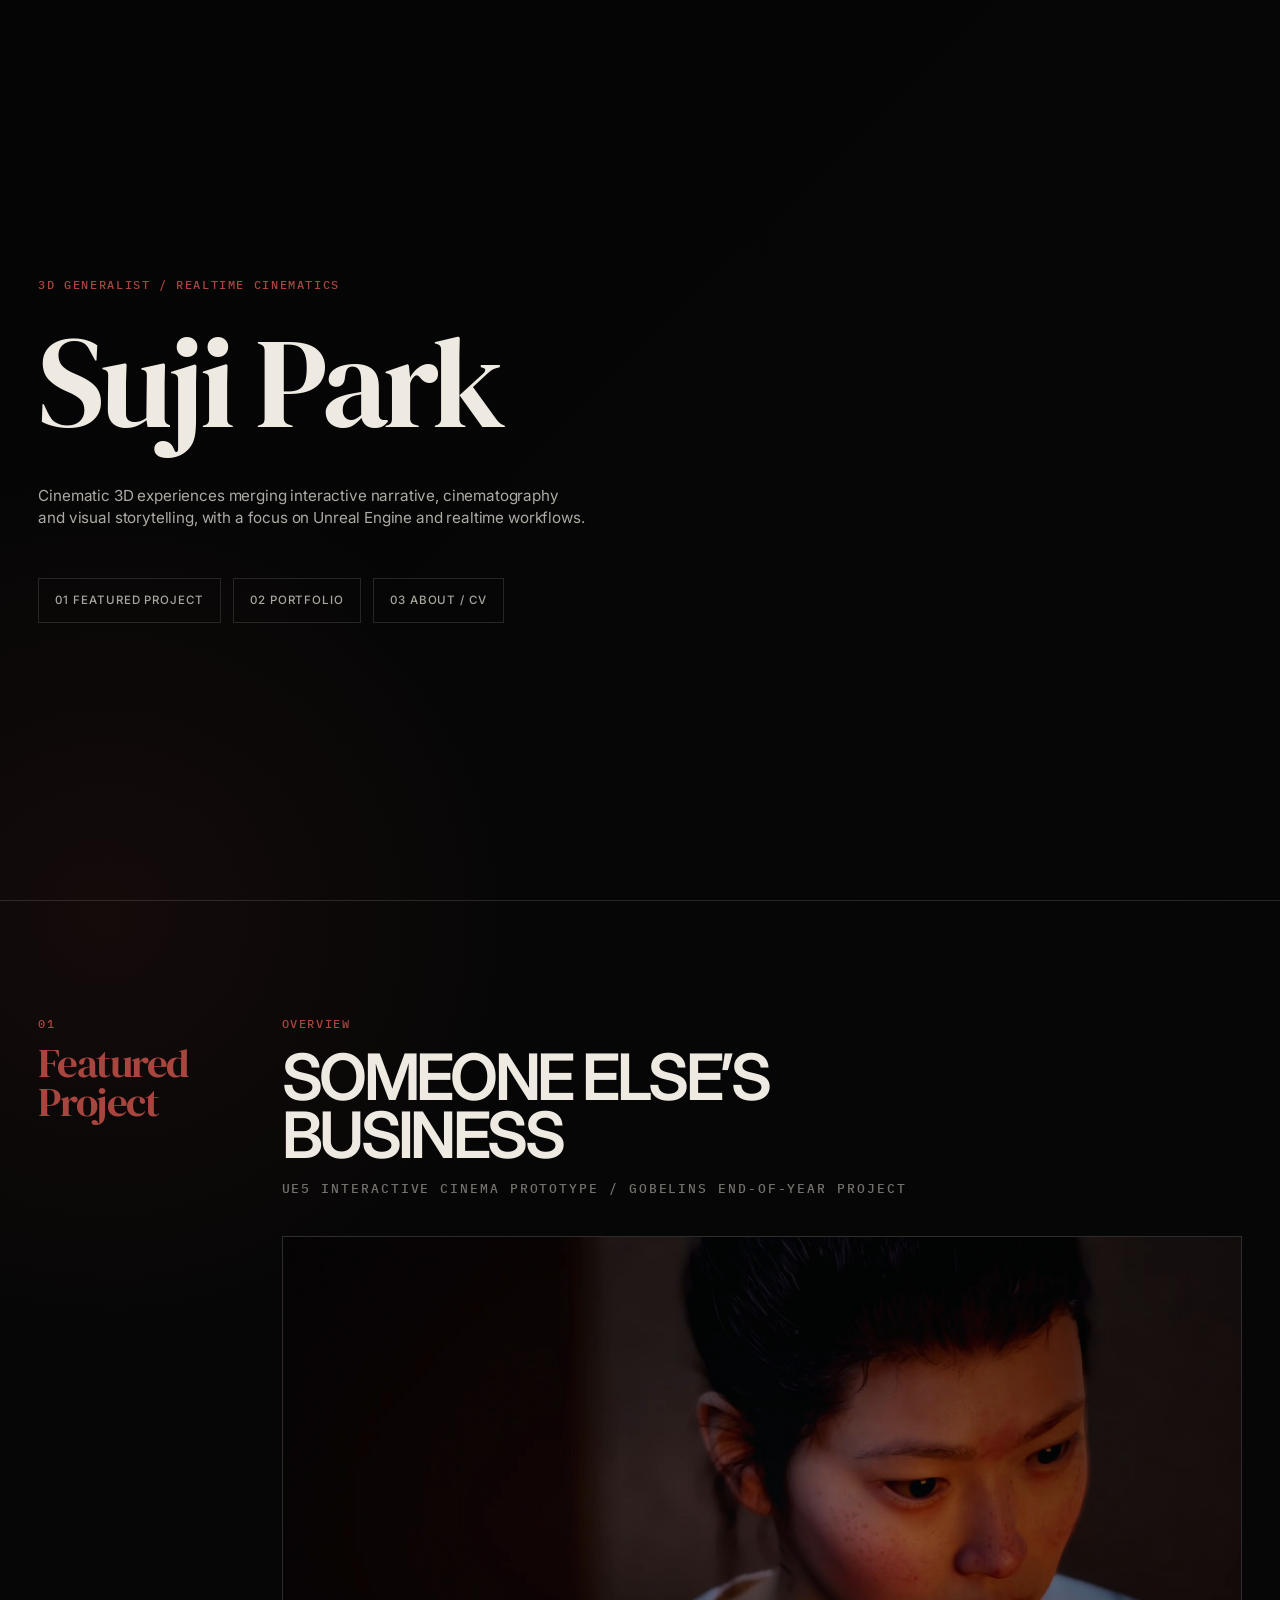
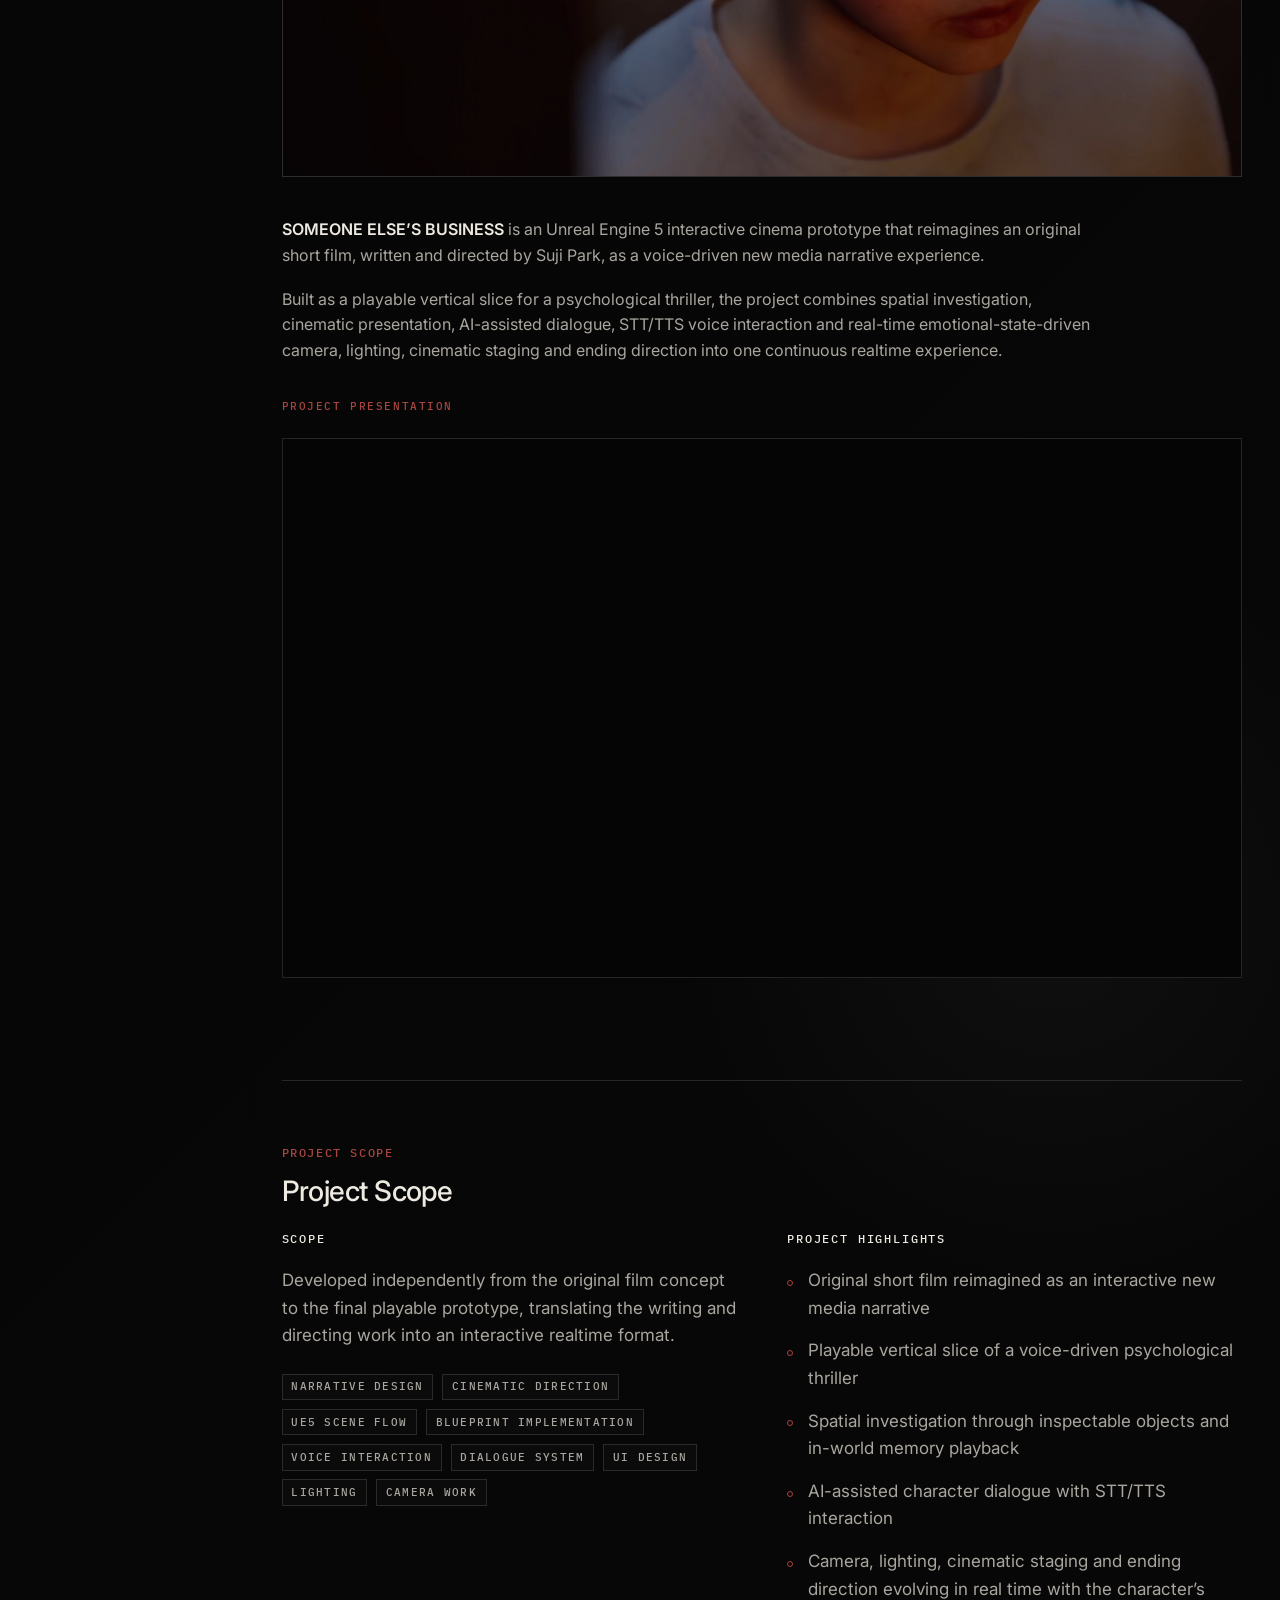
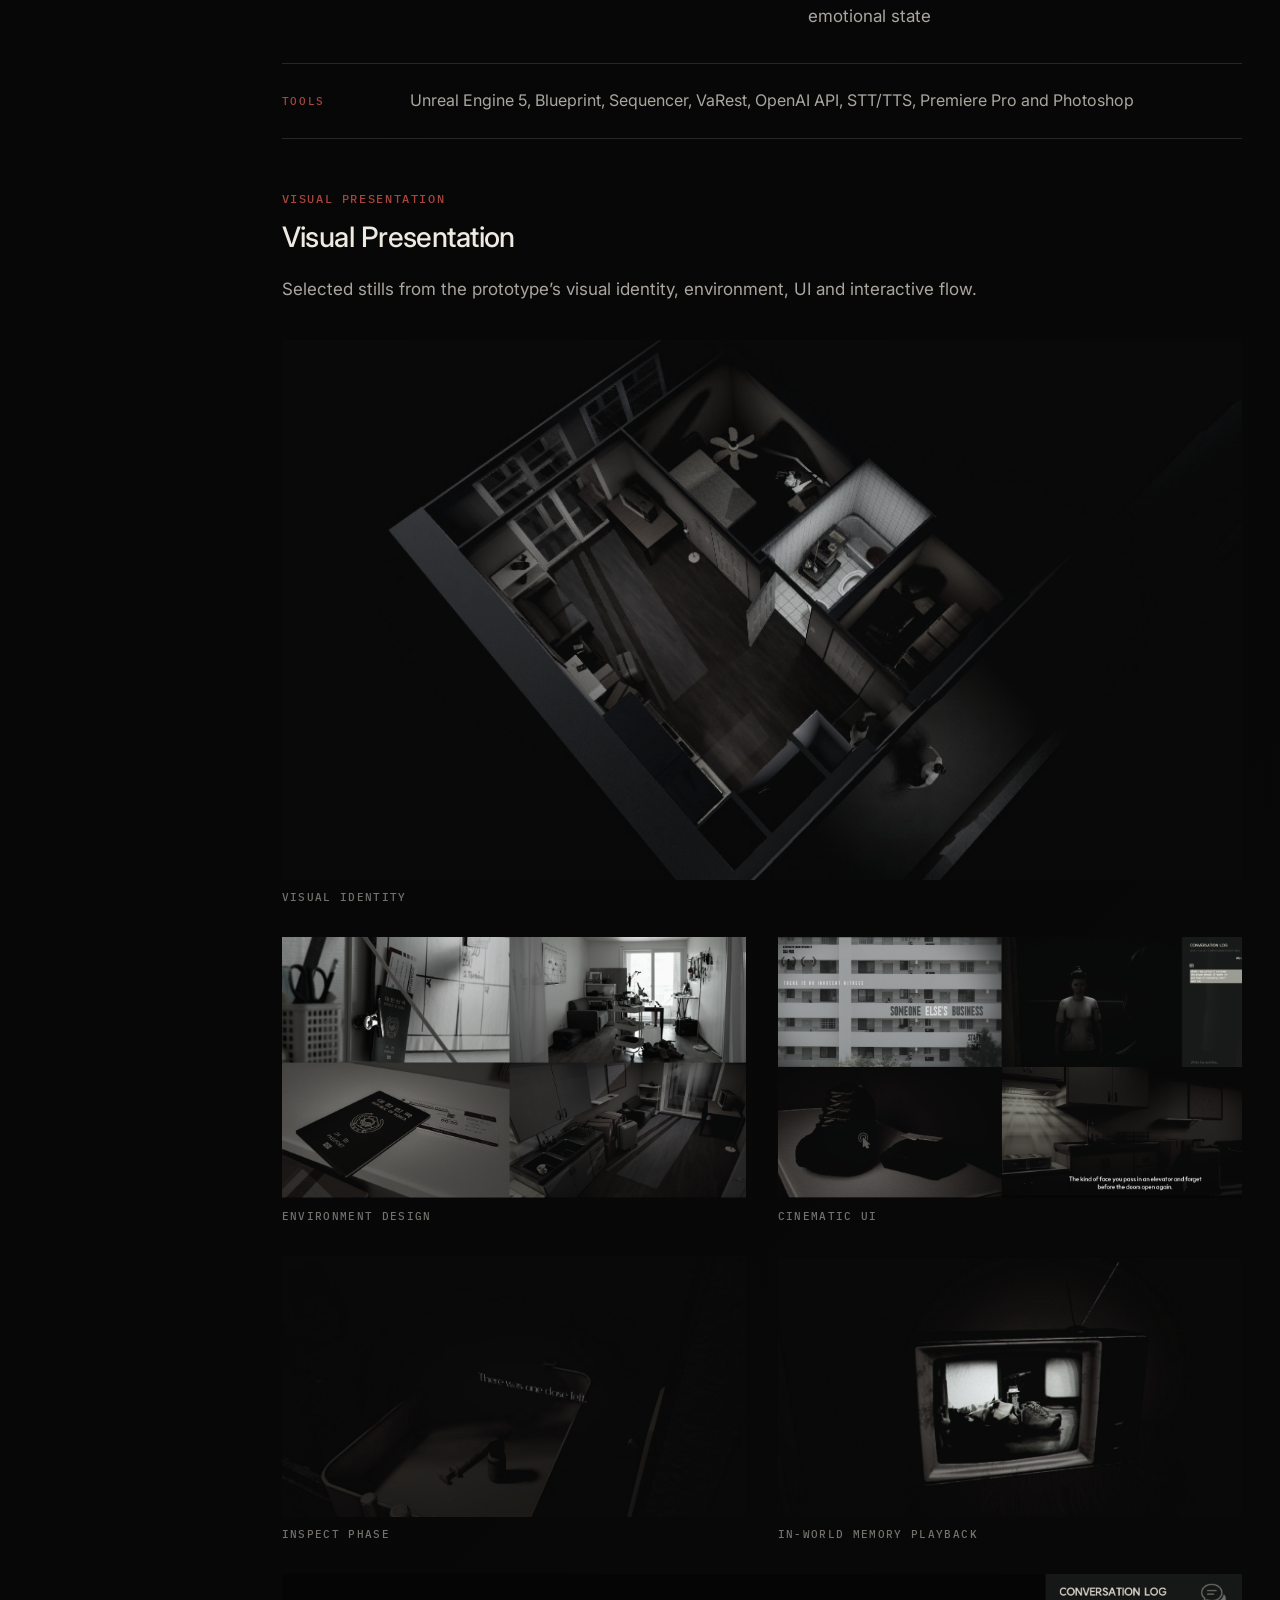
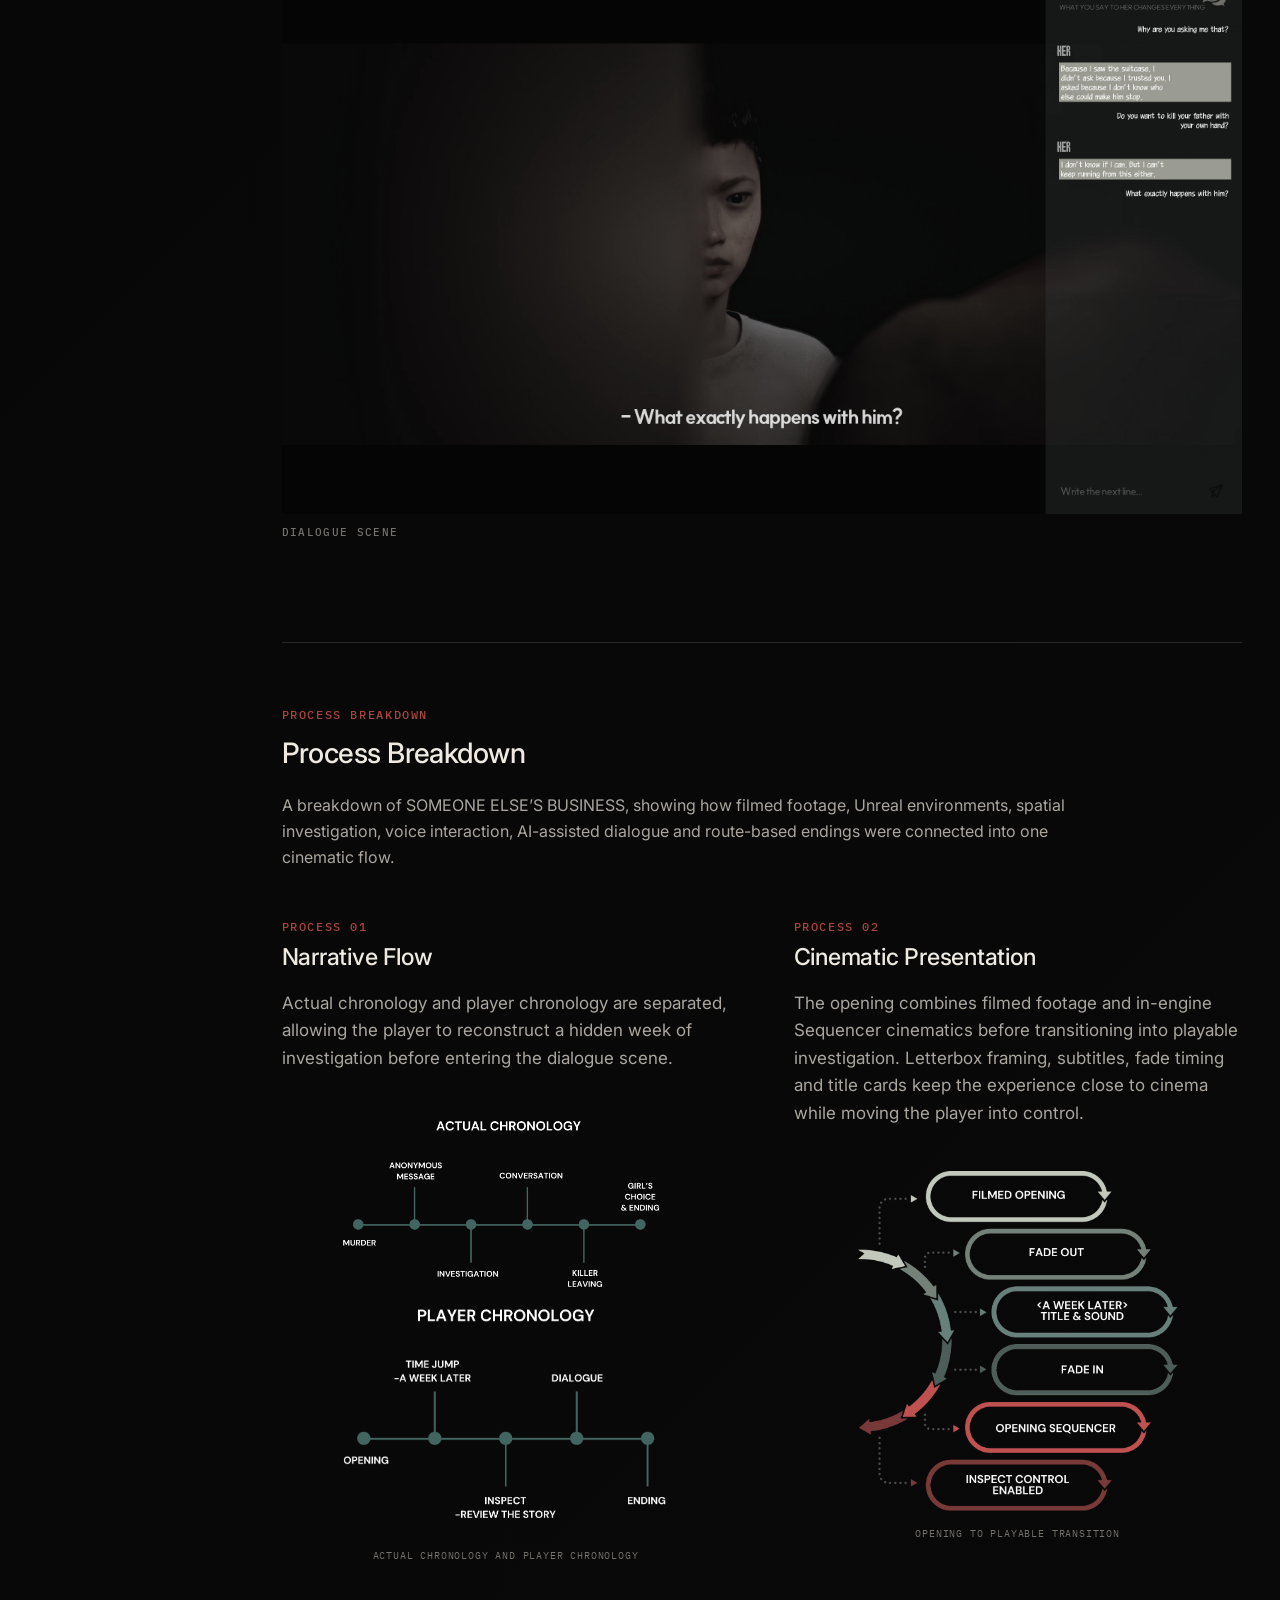
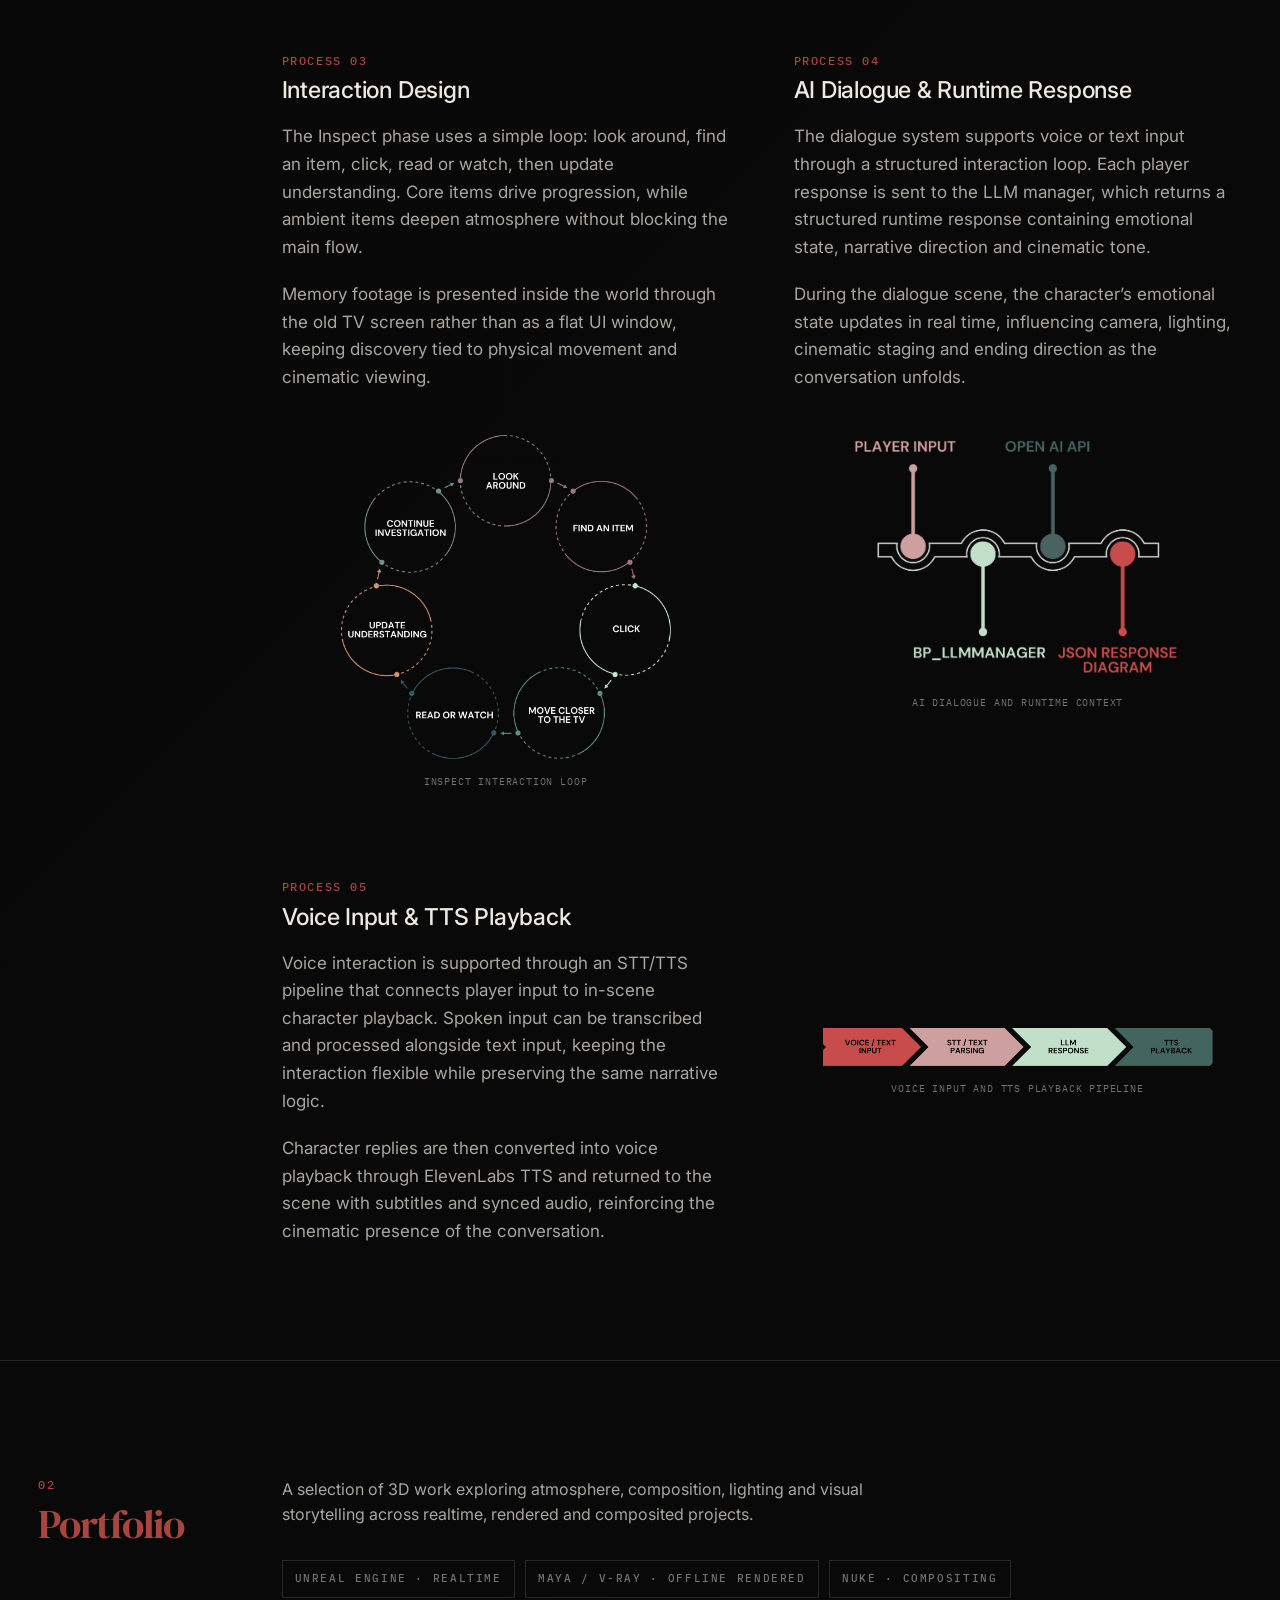
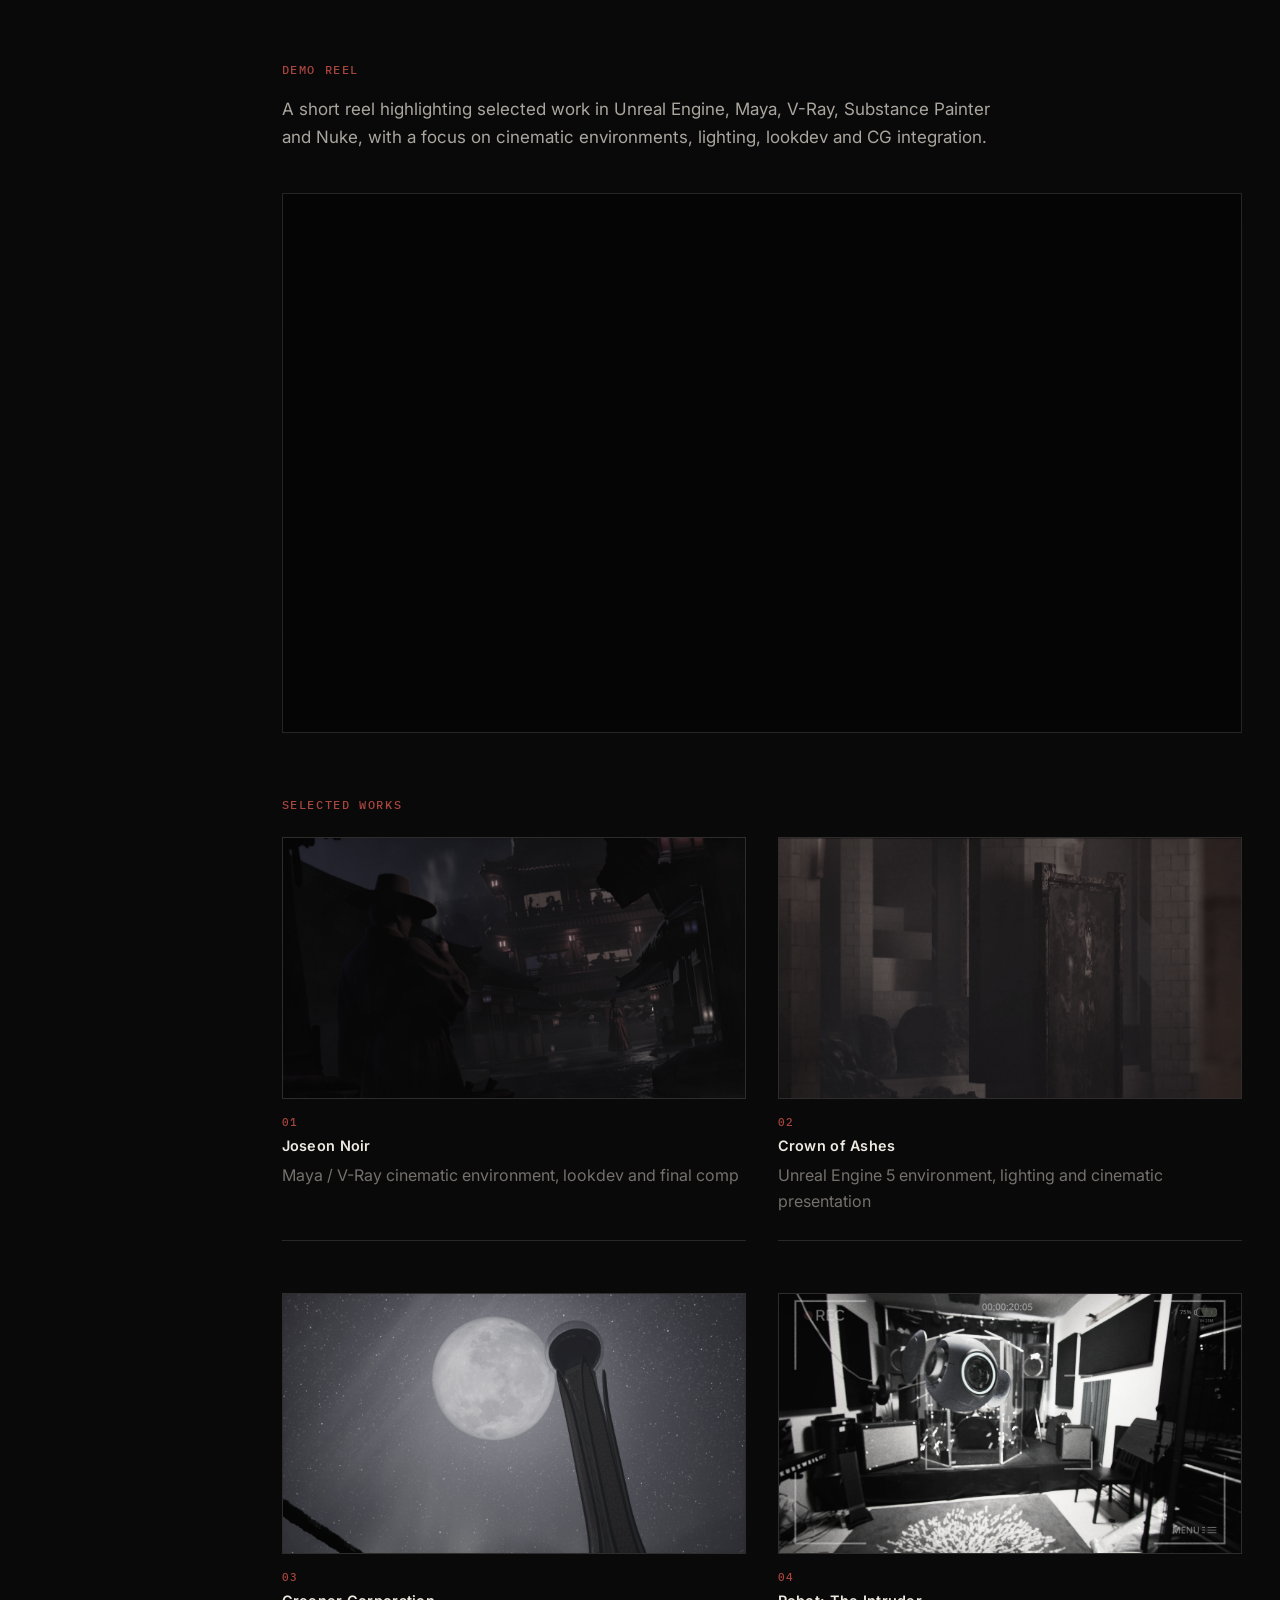
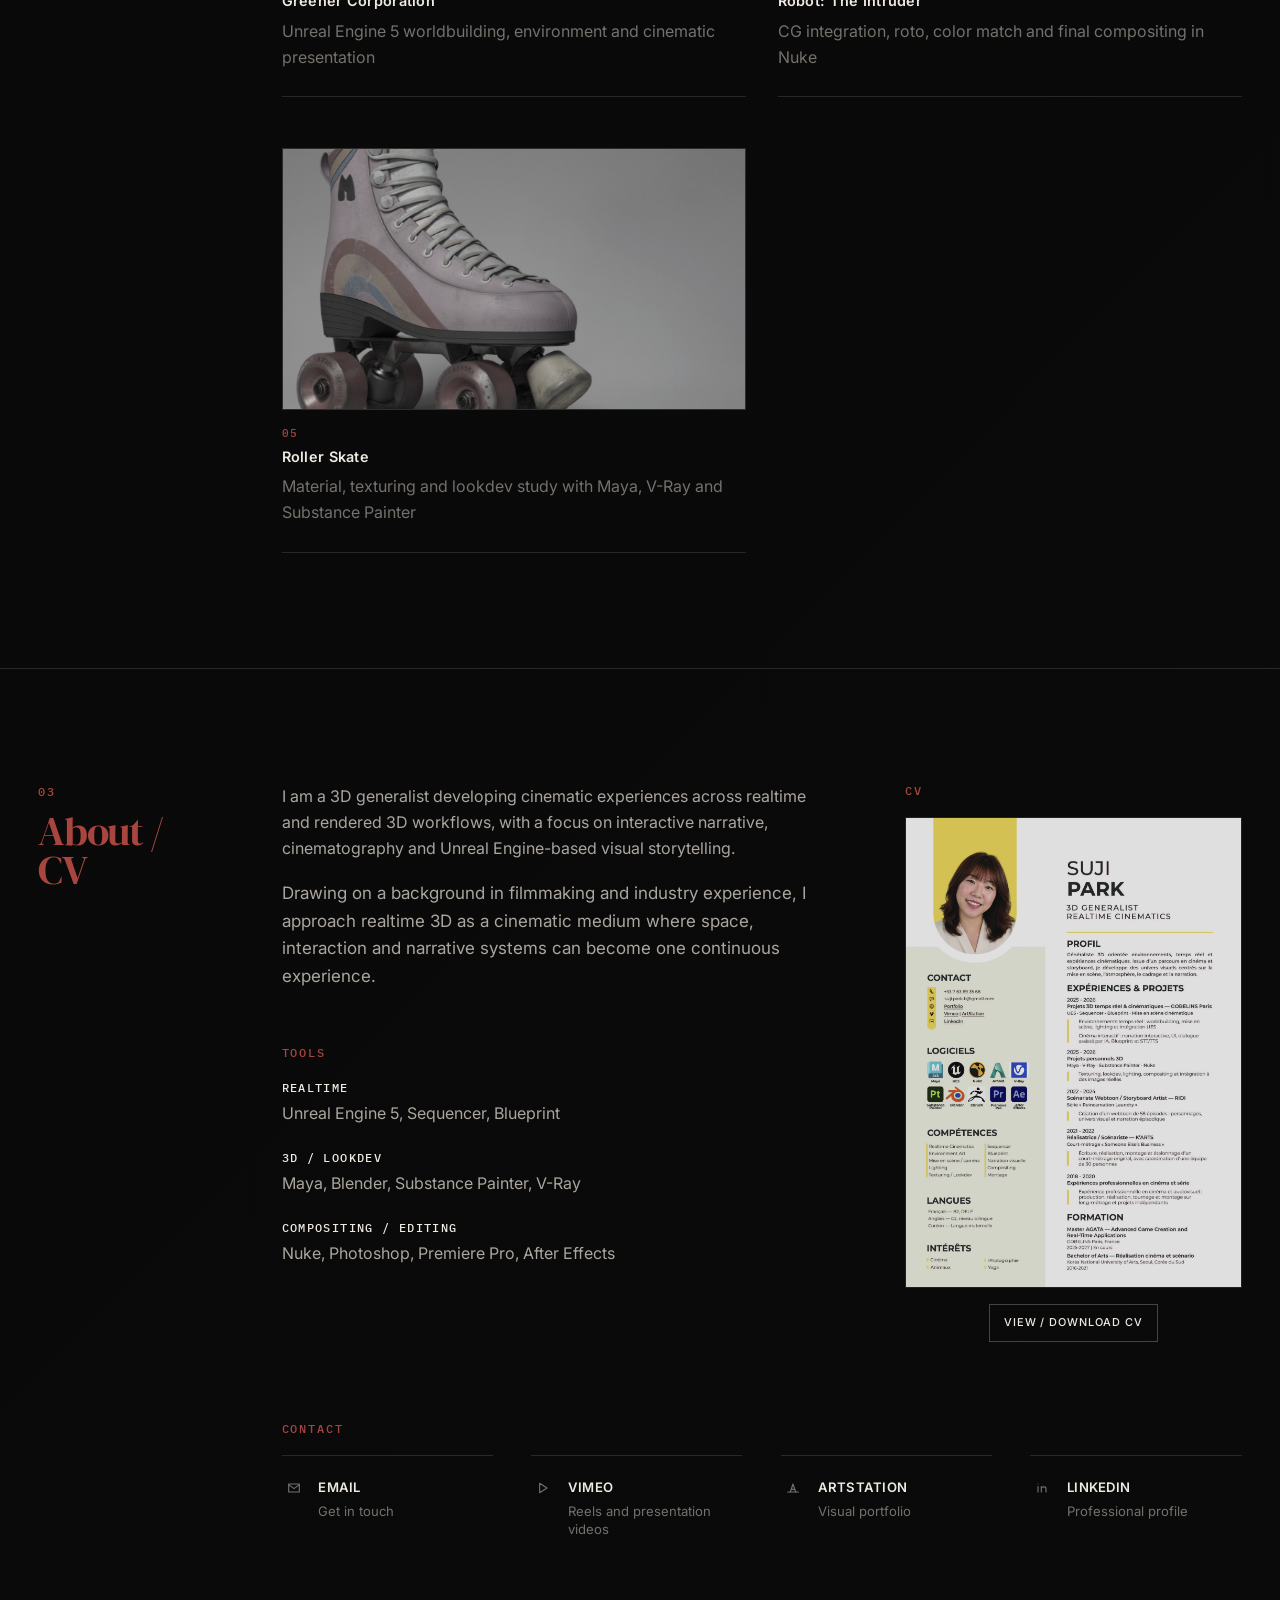
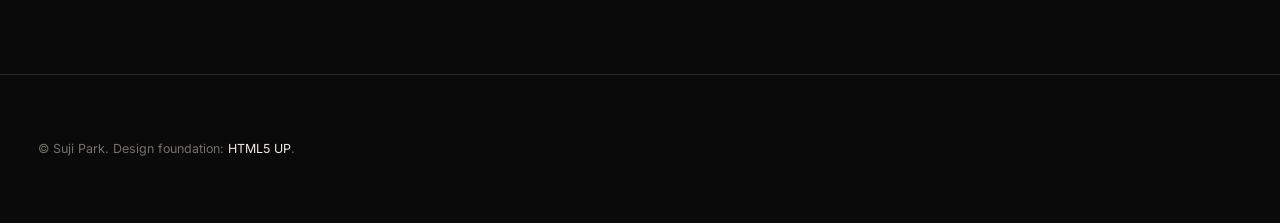
==== redesign/index.html @ 55e738ce "Save redesign before deployment" ====
<!DOCTYPE HTML>
<!--
	Paradigm Shift by HTML5 UP
	html5up.net | @ajlkn
	Free for personal and commercial use under the CCA 3.0 license (html5up.net/license)

	Portfolio migration for Suji Park.
-->
<html lang="en">
	<head>
		<title>Suji Park | 3D Generalist / Realtime Cinematics</title>
		<meta charset="utf-8" />
		<meta name="viewport" content="width=device-width, initial-scale=1" />
		<meta name="description" content="The visual portfolio of Suji Park, a 3D generalist and realtime cinematic artist working in Unreal Engine 5." />
		<meta name="theme-color" content="#080808" />
		<link rel="stylesheet" href="assets/css/main.css" />
	</head>
	<body>
		<a class="skip-link" href="#featured-project">Skip to portfolio content</a>

		<div id="wrapper">
			<header class="intro" id="top">
				<div class="intro__inner">
					<p class="eyebrow">3D Generalist / Realtime Cinematics</p>
					<h1>Suji Park</h1>
					<p class="intro__text">
						<span>Cinematic 3D experiences merging interactive narrative, cinematography</span>
						<span>and visual storytelling, with a focus on Unreal Engine and realtime workflows.</span>
					</p>
					<nav class="site-nav" aria-label="Portfolio sections">
						<a href="#featured-project">01 Featured Project</a>
						<a href="#portfolio">02 Portfolio</a>
						<a href="#about">03 About / CV</a>
					</nav>
				</div>
			</header>

			<main id="main">
				<section class="section" id="featured-project" data-section>
					<header class="section__header">
						<p class="section-number">01</p>
						<h2>Featured Project</h2>
					</header>

					<div class="content">
						<section class="project-block project-block--first" aria-labelledby="project-overview-title">
							<p class="block-label">Overview</p>
							<div class="project-heading">
								<h3 class="project-title" id="project-overview-title">SOMEONE ELSE’S<br />BUSINESS</h3>
								<p>UE5 Interactive Cinema Prototype / GOBELINS End-of-Year Project</p>
							</div>

							<figure class="media-frame media-frame--wide">
								<img src="../images/seb_video_cover.jpg" alt="Presentation cover for SOMEONE ELSE’S BUSINESS" />
							</figure>

							<div class="lead project-overview-copy">
								<p><strong>SOMEONE ELSE’S BUSINESS</strong> is an Unreal Engine 5 interactive cinema prototype that reimagines an original short film, written and directed by Suji Park, as a voice-driven new media narrative experience.</p>
								<p>Built as a playable vertical slice for a psychological thriller, the project combines spatial investigation, cinematic presentation, AI-assisted dialogue, STT/TTS voice interaction and real-time emotional-state-driven camera, lighting, cinematic staging and ending direction into one continuous realtime experience.</p>
							</div>

							<div class="project-video-block">
								<p class="project-video-kicker">PROJECT PRESENTATION</p>
								<div class="video-embed" aria-label="SOMEONE ELSE’S BUSINESS presentation video">
									<iframe
										src="https://player.vimeo.com/video/1209250280?h=0&title=0&byline=0&portrait=0"
										frameborder="0"
										allow="autoplay; fullscreen; picture-in-picture"
										allowfullscreen
										title="SOMEONE ELSE’S BUSINESS — Interactive Cinema Prototype">
									</iframe>
								</div>
							</div>
						</section>

						<section class="project-block" aria-labelledby="project-scope-title">
							<p class="block-label">Project Scope</p>
							<h3 class="block-heading" id="project-scope-title">Project Scope</h3>

							<div class="scope-grid">
								<div>
									<h4>Scope</h4>
									<p>Developed independently from the original film concept to the final playable prototype, translating the writing and directing work into an interactive realtime format.</p>
									<div class="scope-tags" aria-label="Core contributions">
										<span>Narrative Design</span>
										<span>Cinematic Direction</span>
										<span>UE5 Scene Flow</span>
										<span>Blueprint Implementation</span>
										<span>Voice Interaction</span>
										<span>Dialogue System</span>
										<span>UI Design</span>
										<span>Lighting</span>
										<span>Camera Work</span>
									</div>
								</div>

								<div>
									<h4>Project Highlights</h4>
									<ul class="highlights">
										<li>Original short film reimagined as an interactive new media narrative</li>
										<li>Playable vertical slice of a voice-driven psychological thriller</li>
										<li>Spatial investigation through inspectable objects and in-world memory playback</li>
										<li>AI-assisted character dialogue with STT/TTS interaction</li>
										<li>Camera, lighting, cinematic staging and ending direction evolving in real time with the character’s emotional state</li>
									</ul>
								</div>
							</div>

							<div class="project-tools">
								<span>Tools</span>
								<p>Unreal Engine 5, Blueprint, Sequencer, VaRest, OpenAI API, STT/TTS, Premiere Pro and Photoshop</p>
							</div>
						</section>

						<section class="project-block project-block--visual" aria-labelledby="visual-presentation-title">
							<p class="block-label">Visual Presentation</p>
							<h3 class="block-heading" id="visual-presentation-title">Visual Presentation</h3>
							<p class="text-width">Selected stills from the prototype’s visual identity, environment, UI and interactive flow.</p>

							<div class="visual-grid">
								<figure class="media-frame media-frame--wide visual-card visual-grid__wide">
									<img src="../images/seb_visual_identity.jpg" alt="Visual identity still from SOMEONE ELSE’S BUSINESS" />
									<figcaption>Visual Identity</figcaption>
								</figure>
								<figure class="media-frame visual-card">
									<img src="../images/seb_environment.jpg" alt="Environment design still from SOMEONE ELSE’S BUSINESS" />
									<figcaption>Environment Design</figcaption>
								</figure>
								<figure class="media-frame visual-card">
									<img src="../images/seb_ui_design.jpg" alt="Cinematic UI still from SOMEONE ELSE’S BUSINESS" />
									<figcaption>Cinematic UI</figcaption>
								</figure>
								<figure class="media-frame visual-card">
									<img src="../images/seb_inspect_phase.jpg" alt="Inspect phase still from SOMEONE ELSE’S BUSINESS" />
									<figcaption>Inspect Phase</figcaption>
								</figure>
								<figure class="media-frame visual-card">
									<img src="../images/seb_memory_playback.jpg" alt="In-world memory playback still from SOMEONE ELSE’S BUSINESS" />
									<figcaption>In-World Memory Playback</figcaption>
								</figure>
								<figure class="media-frame media-frame--wide visual-card visual-grid__wide">
									<img src="../images/seb_dialogue_scene.jpg" alt="Dialogue scene still from SOMEONE ELSE’S BUSINESS" />
									<figcaption>Dialogue Scene</figcaption>
								</figure>
							</div>
						</section>

						<section class="project-block process-breakdown" aria-labelledby="process-breakdown-title">
							<p class="block-label">Process Breakdown</p>
							<h3 class="block-heading" id="process-breakdown-title">Process Breakdown</h3>
							<p class="lead">A breakdown of SOMEONE ELSE’S BUSINESS, showing how filmed footage, Unreal environments, spatial investigation, voice interaction, AI-assisted dialogue and route-based endings were connected into one cinematic flow.</p>

							<div class="process-grid">
								<section class="process-block">
									<div class="process-copy">
										<span class="process-kicker">Process 01</span>
										<h3>Narrative Flow</h3>
										<p>Actual chronology and player chronology are separated, allowing the player to reconstruct a hidden week of investigation before entering the dialogue scene.</p>
									</div>
									<figure class="process-diagram process-diagram--standard process-diagram--stacked">
										<div class="process-diagram__media">
											<img src="../images/seb_actual_chronology.jpg" alt="Actual chronology of the narrative" />
											<img src="../images/seb_player_chronology.jpg" alt="Player chronology experienced by the player" />
										</div>
										<figcaption>Actual chronology and player chronology</figcaption>
									</figure>
								</section>

								<section class="process-block">
									<div class="process-copy">
										<span class="process-kicker">Process 02</span>
										<h3>Cinematic Presentation</h3>
										<p>The opening combines filmed footage and in-engine Sequencer cinematics before transitioning into playable investigation. Letterbox framing, subtitles, fade timing and title cards keep the experience close to cinema while moving the player into control.</p>
									</div>
									<figure class="process-diagram process-diagram--compact">
										<div class="process-diagram__media">
											<img src="../images/seb_intro_cinematics_flow.jpg" alt="Opening to playable transition flow for SOMEONE ELSE’S BUSINESS" />
										</div>
										<figcaption>Opening to playable transition</figcaption>
									</figure>
								</section>

								<section class="process-block">
									<div class="process-copy">
										<span class="process-kicker">Process 03</span>
										<h3>Interaction Design</h3>
										<p>The Inspect phase uses a simple loop: look around, find an item, click, read or watch, then update understanding. Core items drive progression, while ambient items deepen atmosphere without blocking the main flow.</p>
										<p>Memory footage is presented inside the world through the old TV screen rather than as a flat UI window, keeping discovery tied to physical movement and cinematic viewing.</p>
									</div>
									<figure class="process-diagram">
										<div class="process-diagram__media">
											<img src="../images/seb_inspect_loop.jpg" alt="Inspect interaction loop diagram for SOMEONE ELSE’S BUSINESS" />
										</div>
										<figcaption>Inspect interaction loop</figcaption>
									</figure>
								</section>

								<section class="process-block">
									<div class="process-copy">
										<span class="process-kicker">Process 04</span>
										<h3>AI Dialogue & Runtime Response</h3>
										<p>The dialogue system supports voice or text input through a structured interaction loop. Each player response is sent to the LLM manager, which returns a structured runtime response containing emotional state, narrative direction and cinematic tone.</p>
										<p>During the dialogue scene, the character’s emotional state updates in real time, influencing camera, lighting, cinematic staging and ending direction as the conversation unfolds.</p>
									</div>
									<figure class="process-diagram process-diagram--standard">
										<div class="process-diagram__media">
											<img src="../images/seb_llm_runtime_context.jpg" alt="AI dialogue and runtime context diagram for SOMEONE ELSE’S BUSINESS" />
										</div>
										<figcaption>AI Dialogue and Runtime Context</figcaption>
									</figure>
								</section>

								<section class="process-block process-item--05">
									<div class="process-copy">
										<span class="process-kicker">Process 05</span>
										<h3>Voice Input & TTS Playback</h3>
										<p>Voice interaction is supported through an STT/TTS pipeline that connects player input to in-scene character playback. Spoken input can be transcribed and processed alongside text input, keeping the interaction flexible while preserving the same narrative logic.</p>
										<p>Character replies are then converted into voice playback through ElevenLabs TTS and returned to the scene with subtitles and synced audio, reinforcing the cinematic presence of the conversation.</p>
									</div>
									<figure class="process-diagram process-diagram--wide">
										<div class="process-diagram__media">
											<img src="../images/seb_stt_tts_flow.jpg" alt="Voice and text input to TTS playback pipeline" />
										</div>
										<figcaption>Voice input and TTS playback pipeline</figcaption>
									</figure>
								</section>
							</div>
						</section>
					</div>
				</section>

				<section class="section" id="portfolio" data-section>
					<header class="section__header">
						<p class="section-number">02</p>
						<h2>Portfolio</h2>
					</header>

					<div class="content">
						<p class="lead">A selection of 3D work exploring atmosphere, composition, lighting and visual storytelling across realtime, rendered and composited projects.</p>

						<div class="workflow-strip" aria-label="Workflows represented in the reel">
							<span>Unreal Engine · Realtime</span>
							<span>Maya / V-Ray · Offline Rendered</span>
							<span>Nuke · Compositing</span>
						</div>

						<section class="reel-block" aria-labelledby="demo-reel-title">
							<h3 class="subsection-kicker" id="demo-reel-title">Demo Reel</h3>
							<p>A short reel highlighting selected work in Unreal Engine, Maya, V-Ray, Substance Painter and Nuke, with a focus on cinematic environments, lighting, lookdev and CG integration.</p>
							<div class="video-embed" aria-label="Demo reel video">
								<iframe
									src="https://player.vimeo.com/video/1194143007"
									frameborder="0"
									allow="autoplay; fullscreen; picture-in-picture"
									allowfullscreen
									title="Suji Park demo reel">
								</iframe>
							</div>
						</section>

						<p class="subsection-kicker">Selected Works</p>
						<div class="work-grid" aria-label="Selected portfolio projects">
							<section class="work-card">
								<figure class="media-frame visual-card">
									<img src="../images/cinematics_joseon_noir.jpg" alt="Joseon Noir cinematic environment still" />
								</figure>
								<span class="work-index">01</span>
								<h3>Joseon Noir</h3>
								<p>Maya / V-Ray cinematic environment, lookdev and final comp</p>
							</section>
							<section class="work-card">
								<figure class="media-frame visual-card">
									<img src="../images/cinematics_crown_of_ashes.jpg" alt="Crown of Ashes Unreal Engine environment still" />
								</figure>
								<span class="work-index">02</span>
								<h3>Crown of Ashes</h3>
								<p>Unreal Engine 5 environment, lighting and cinematic presentation</p>
							</section>
							<section class="work-card">
								<figure class="media-frame visual-card">
									<img src="../images/cinematics_greener_corporation.jpg" alt="Greener Corporation Unreal Engine worldbuilding still" />
								</figure>
								<span class="work-index">03</span>
								<h3>Greener Corporation</h3>
								<p>Unreal Engine 5 worldbuilding, environment and cinematic presentation</p>
							</section>
							<section class="work-card">
								<figure class="media-frame visual-card">
									<img src="../images/cinematics_robot_intruder.jpg" alt="Robot: The Intruder CG integration and compositing still" />
								</figure>
								<span class="work-index">04</span>
								<h3>Robot: The Intruder</h3>
								<p>CG integration, roto, color match and final compositing in Nuke</p>
							</section>
							<section class="work-card">
								<figure class="media-frame visual-card">
									<img src="../images/cinematics_roller_skate.jpg" alt="Roller Skate material and lookdev study still" />
								</figure>
								<span class="work-index">05</span>
								<h3>Roller Skate</h3>
								<p>Material, texturing and lookdev study with Maya, V-Ray and Substance Painter</p>
							</section>
						</div>
					</div>
				</section>

				<section class="section" id="about" data-section>
					<header class="section__header">
						<p class="section-number">03</p>
						<h2>About / CV</h2>
					</header>

					<div class="content about-layout">
						<div class="about-main">
							<p class="lead">I am a 3D generalist developing cinematic experiences across realtime and rendered 3D workflows, with a focus on interactive narrative, cinematography and Unreal Engine-based visual storytelling.</p>
							<p>Drawing on a background in filmmaking and industry experience, I approach realtime 3D as a cinematic medium where space, interaction and narrative systems can become one continuous experience.</p>

							<section class="tools-section" aria-labelledby="tools-title">
								<h3 id="tools-title">Tools</h3>
								<div class="tool-groups">
									<div>
										<h4>Realtime</h4>
										<p>Unreal Engine 5, Sequencer, Blueprint</p>
									</div>
									<div>
										<h4>3D / Lookdev</h4>
										<p>Maya, Blender, Substance Painter, V-Ray</p>
									</div>
									<div>
										<h4>Compositing / Editing</h4>
										<p>Nuke, Photoshop, Premiere Pro, After Effects</p>
									</div>
								</div>
							</section>
						</div>

						<section class="cv-section about-cv" aria-labelledby="cv-title">
							<h3 id="cv-title">CV</h3>
							<a href="../assets/docs/Suji_Park_CV.pdf" target="_blank" rel="noopener noreferrer" class="cv-preview">
								<img src="../images/Suji_Park_CV_preview.jpg" alt="Suji Park CV preview" />
							</a>
							<div class="cv-action">
								<a href="../assets/docs/Suji_Park_CV.pdf" class="button" target="_blank" rel="noopener noreferrer">View / Download CV</a>
							</div>
						</section>

						<section class="contact-section about-contact" aria-labelledby="contact-title">
							<h3 id="contact-title">Contact</h3>
							<ul class="contact-links">
								<li>
									<a class="contact-item" href="mailto:suji.park.b@gmail.com">
										<span class="contact-icon" aria-hidden="true">
											<svg viewBox="0 0 24 24" focusable="false">
												<path d="M4 6h16v12H4z" />
												<path d="m4 7 8 6 8-6" />
											</svg>
										</span>
										<span>Email</span>
										<small>Get in touch</small>
									</a>
								</li>
								<li>
									<a class="contact-item" href="https://vimeo.com/sujiparkb" target="_blank" rel="noopener noreferrer">
										<span class="contact-icon" aria-hidden="true">
											<svg viewBox="0 0 24 24" focusable="false">
												<path d="M7 5v14l11-7z" />
											</svg>
										</span>
										<span>Vimeo</span>
										<small>Reels and presentation videos</small>
									</a>
								</li>
								<li>
									<a class="contact-item" href="https://www.artstation.com/suji_park" target="_blank" rel="noopener noreferrer">
										<span class="contact-icon" aria-hidden="true">
											<svg viewBox="0 0 24 24" focusable="false">
												<path d="M4 18h16" />
												<path d="M8 18 12 6l4 12" />
												<path d="M9.5 14h5" />
											</svg>
										</span>
										<span>ArtStation</span>
										<small>Visual portfolio</small>
									</a>
								</li>
								<li>
									<a class="contact-item" href="https://www.linkedin.com/in/sujiparkb/" target="_blank" rel="noopener noreferrer">
										<span class="contact-icon" aria-hidden="true">
											<svg viewBox="0 0 24 24" focusable="false">
												<path d="M6 10v8" />
												<path d="M6 6h.01" />
												<path d="M11 18v-8" />
												<path d="M11 12c0-2 7-3 7 1v5" />
											</svg>
										</span>
										<span>LinkedIn</span>
										<small>Professional profile</small>
									</a>
								</li>
							</ul>
						</section>
					</div>
				</section>
			</main>

			<footer class="footer">
				<p>&copy; Suji Park. Design foundation: <a href="https://html5up.net" target="_blank" rel="noopener noreferrer">HTML5 UP</a>.</p>
			</footer>
		</div>

		<script src="assets/js/main.js"></script>
	</body>
</html>
---- redesign/assets/css/main.css ----
@import url("https://fonts.googleapis.com/css2?family=DM+Serif+Display&family=IBM+Plex+Mono:wght@400;500;600&family=Inter:wght@400;500;600;700&display=swap");

:root {
	--bg: #080808;
	--surface: #0e0e0e;
	--surface-soft: #141414;
	--text: #eeeae2;
	--text-muted: #aaa69f;
	--text-dim: #74716c;
	--line: rgba(238, 234, 226, 0.14);
	--line-strong: rgba(238, 234, 226, 0.26);
	--accent: #a8453f;
	--accent-rgb: 168, 69, 63;
	--width-wide: 1280px;
	--width-content: 1140px;
	--width-text: 720px;
	--width-figure: 560px;
	--width-reading: 640px;
	--width-project-copy: 820px;
	--gutter: clamp(1.25rem, 3vw, 3.5rem);
	--section-gap: clamp(5rem, 9vw, 9rem);
	--transition: 300ms cubic-bezier(0.22, 0.61, 0.36, 1);
	--font-display: "DM Serif Display", serif;
	--font-sans: Inter, sans-serif;
	--font-mono: "IBM Plex Mono", monospace;
}

*,
*::before,
*::after {
	box-sizing: border-box;
}

html {
	scroll-behavior: smooth;
}

body {
	margin: 0;
	background:
		radial-gradient(circle at 8% 8%, rgba(168, 69, 63, 0.09), transparent 28rem),
		radial-gradient(circle at 82% 22%, rgba(238, 234, 226, 0.04), transparent 24rem),
		linear-gradient(135deg, #050505 0%, var(--bg) 46%, #0b0a0a 100%);
	color: var(--text-muted);
	font-family: var(--font-sans);
	font-size: 17px;
	font-weight: 400;
	line-height: 1.62;
	letter-spacing: 0;
	overflow-x: hidden;
}

body::before {
	content: "";
	position: fixed;
	inset: 0;
	pointer-events: none;
	z-index: -1;
	background:
		linear-gradient(rgba(255, 255, 255, 0.025) 1px, transparent 1px),
		linear-gradient(90deg, rgba(255, 255, 255, 0.018) 1px, transparent 1px);
	background-size: 6px 6px;
	opacity: 0.22;
	mix-blend-mode: soft-light;
}

img,
iframe {
	max-width: 100%;
}

img {
	display: block;
}

a {
	color: var(--text);
	text-decoration: none;
	text-decoration-thickness: 1px;
	text-underline-offset: 0.22em;
	transition: color var(--transition), border-color var(--transition), opacity var(--transition);
}

a:hover {
	color: var(--accent);
}

a:focus-visible,
button:focus-visible {
	outline: 1px solid var(--accent);
	outline-offset: 0.3rem;
}

body,
p,
li,
.lead,
.project-heading p,
.process-copy p,
.reel-block p,
.tools-section p,
.cv-section p,
.contact-section small,
figcaption,
.project-tools p,
.work-card p {
	font-family: var(--font-sans);
	font-weight: 400;
	letter-spacing: 0;
	line-height: 1.62;
	color: var(--text-muted);
}

p {
	margin: 0 0 1.15rem;
	max-width: var(--width-text);
}

p:last-child {
	margin-bottom: 0;
}

strong {
	color: var(--text);
	font-weight: 600;
}

h1,
h2,
h3,
h4 {
	margin: 0;
	color: var(--text);
	font-weight: 500;
	line-height: 1.05;
}

h1 {
	max-width: 9ch;
	font-family: var(--font-display);
	font-size: clamp(4rem, 10vw, 8.8rem);
	letter-spacing: -0.035em;
}

h2 {
	font-family: var(--font-display);
	font-size: clamp(3.5rem, 5.6vw, 6.8rem);
	letter-spacing: -0.025em;
}

h3 {
	font-family: var(--font-sans);
	font-size: clamp(1.45rem, 2.2vw, 2.2rem);
	font-weight: 500;
	letter-spacing: -0.02em;
}

h4 {
	margin-bottom: 1rem;
	font-family: var(--font-mono);
	font-size: 0.76rem;
	font-weight: 500;
	letter-spacing: 0.15em;
	line-height: 1.35;
	text-transform: uppercase;
}

ul {
	margin: 0;
	padding: 0;
}

li {
	list-style: none;
}

figcaption {
	margin-top: 0.85rem;
	color: var(--text-dim);
	font-family: var(--font-mono);
	font-size: 0.7rem;
	font-weight: 500;
	letter-spacing: 0.12em;
	line-height: 1.35;
	text-transform: uppercase;
}

#wrapper {
	width: 100%;
}

.skip-link {
	position: fixed;
	top: 1rem;
	left: 1rem;
	z-index: 20;
	padding: 0.65rem 0.9rem;
	background: var(--text);
	color: var(--bg);
	transform: translateY(-150%);
	transition: transform var(--transition);
}

.skip-link:focus {
	transform: translateY(0);
}

.intro {
	min-height: 100svh;
	display: grid;
	align-items: center;
	padding: clamp(3rem, 7vw, 7rem) var(--gutter);
}

.intro__inner {
	width: min(100%, var(--width-wide));
	margin: 0 auto;
}

.eyebrow,
.section-number,
.block-label,
.section-kicker,
.subsection-kicker,
.process-kicker,
.work-index,
.metadata-label {
	display: block;
	color: var(--accent);
	font-family: var(--font-mono);
	font-size: 0.72rem;
	font-weight: 500;
	letter-spacing: 0.14em;
	line-height: 1.4;
	text-transform: uppercase;
}

.eyebrow {
	margin-bottom: 1.35rem;
	color: var(--text-dim);
}

.intro .eyebrow {
	color: var(--accent);
}

.intro h1 {
	margin-bottom: 2.2rem;
}

.intro__text {
	width: max-content;
	max-width: none;
	margin: 0;
	color: rgba(238, 234, 226, 0.72);
	font-family: var(--font-sans);
	font-size: clamp(0.95rem, 1.19vw, 1.19rem);
	font-weight: 400;
	line-height: 1.5;
	letter-spacing: -0.01em;
}

.intro__text span {
	display: block;
	white-space: nowrap;
}

.site-nav {
	display: flex;
	flex-wrap: wrap;
	gap: 0.75rem;
	margin-top: 3rem;
}

.site-nav a {
	border: 1px solid var(--line);
	padding: 0.74rem 1rem;
	color: var(--text-muted);
	font-family: var(--font-sans);
	font-size: 0.72rem;
	font-weight: 500;
	letter-spacing: 0.08em;
	text-transform: uppercase;
}

.site-nav a:hover,
.site-nav a.is-active {
	border-color: rgba(168, 69, 63, 0.62);
	color: var(--text);
	background: rgba(168, 69, 63, 0.06);
}

.section {
	width: min(100%, calc(var(--width-wide) + (var(--gutter) * 2)));
	margin: 0 auto;
	display: grid;
	grid-template-columns: minmax(9.5rem, 15vw) minmax(0, 1fr);
	column-gap: clamp(2.5rem, 4vw, 4.5rem);
	padding: var(--section-gap) var(--gutter);
	border-top: 1px solid var(--line);
	position: relative;
	isolation: isolate;
	scroll-margin-top: 2rem;
}

.section::before {
	content: "";
	position: absolute;
	z-index: 0;
	top: clamp(3rem, 7vw, 7rem);
	left: -9rem;
	width: 34rem;
	height: 34rem;
	pointer-events: none;
	opacity: 0;
	background:
		radial-gradient(
			circle,
			rgba(var(--accent-rgb), 0.16) 0%,
			rgba(var(--accent-rgb), 0.08) 28%,
			rgba(var(--accent-rgb), 0.025) 52%,
			transparent 72%
		);
	filter: blur(18px);
	transform: translate3d(-1.5rem, 0, 0) scale(0.96);
}

.section__header,
.section .content {
	position: relative;
	z-index: 1;
}

.section.section--vignette-active::before {
	animation: section-vignette-entry 1200ms cubic-bezier(0.2, 0.65, 0.2, 1) both;
}

@keyframes section-vignette-entry {
	0% {
		opacity: 0;
		transform: translate3d(-2rem, 0, 0) scale(0.94);
	}

	25% {
		opacity: 0.85;
	}

	65% {
		opacity: 0.42;
		transform: translate3d(0, 0, 0) scale(1);
	}

	100% {
		opacity: 0;
		transform: translate3d(0.5rem, 0, 0) scale(1.02);
	}
}

.section__header {
	align-self: start;
	position: sticky;
	top: 2.5rem;
	min-width: 0;
}

.section__header h2 {
	max-width: 7ch;
	color: var(--accent);
	font-family: var(--font-display);
	font-size: clamp(2.4rem, 3.2vw, 3.9rem);
	font-weight: 400;
	line-height: 0.95;
	letter-spacing: -0.035em;
	margin: 0;
	overflow-wrap: normal;
}

#portfolio .section__header h2 {
	max-width: none;
}

.section-number {
	margin-bottom: 0.75rem;
}

.content {
	width: 100%;
	max-width: var(--width-content);
	min-width: 0;
}

.lead {
	color: var(--text-muted);
	font-size: 1rem;
	line-height: 1.62;
	max-width: var(--width-reading);
}

.project-block .lead,
.about-main > p {
	max-width: var(--width-reading);
}

.project-overview-copy,
.project-block > .lead,
.process-breakdown > .lead,
.project-block--visual > .text-width {
	width: 100%;
	max-width: var(--width-project-copy);
	margin-left: 0;
	margin-right: 0;
}

.project-overview-copy p {
	margin: 0;
	max-width: none;
}

.project-overview-copy p + p {
	margin-top: 1.1rem;
}

.text-width {
	max-width: var(--width-text);
}

.project-block {
	margin-top: clamp(4.6rem, 8vw, 7.25rem);
	padding-top: clamp(3rem, 5vw, 4.5rem);
	border-top: 1px solid var(--line);
}

.project-block--first {
	margin-top: 0;
	padding-top: 0;
	border-top: 0;
}

.block-label {
	margin-bottom: 1rem;
}

.block-heading {
	margin-bottom: 1.5rem;
}

.project-heading {
	max-width: 820px;
	margin-bottom: 2.25rem;
}

.project-heading h3,
.project-title {
	max-width: 14.5ch;
	font-family: var(--font-sans);
	font-size: clamp(3.4rem, 5vw, 6.4rem);
	font-weight: 600;
	line-height: 0.9;
	letter-spacing: -0.055em;
	text-transform: uppercase;
}

.project-heading p {
	max-width: none;
	margin-top: 1rem;
	color: var(--text-dim);
	font-family: var(--font-mono);
	font-size: 0.8rem;
	font-weight: 500;
	letter-spacing: 0.15em;
	text-transform: uppercase;
}

.media-frame {
	position: relative;
	margin: 0;
	overflow: hidden;
	border: 1px solid var(--line);
	background: var(--surface);
}

.media-frame img {
	width: 100%;
	aspect-ratio: 16 / 9;
	object-fit: cover;
}

.media-frame--wide {
	width: 100%;
}

.project-block--first .media-frame {
	margin-bottom: 2.5rem;
}

.video-embed {
	width: 100%;
	margin-top: 2.6rem;
	aspect-ratio: 16 / 9;
	overflow: hidden;
	border: 1px solid var(--line);
	background: #050505;
}

.video-embed iframe {
	display: block;
	width: 100%;
	height: 100%;
	border: 0;
}

.project-video-block {
	margin-top: 2.25rem;
}

.project-video-block .video-embed {
	margin-top: 0;
}

.project-video-kicker {
	margin: 0 0 1.5rem;
	color: var(--accent);
	font-family: var(--font-mono);
	font-size: 0.7rem;
	font-weight: 500;
	line-height: 1.2;
	letter-spacing: 0.14em;
	text-transform: uppercase;
}

.scope-grid {
	display: grid;
	grid-template-columns: minmax(0, 1fr) minmax(0, 1fr);
	gap: clamp(2rem, 4vw, 4rem);
	align-items: start;
}

.scope-grid > div {
	min-width: 0;
}

.scope-grid h4 {
	margin: 0 0 1.25rem;
}

.scope-grid p,
.process-copy p {
	max-width: 31rem;
}

.scope-tags {
	display: flex;
	flex-wrap: wrap;
	gap: 0.55rem;
	margin-top: 1.5rem;
	max-width: var(--width-text);
}

.scope-tags span {
	border: 1px solid var(--line);
	background: rgba(238, 234, 226, 0.018);
	color: var(--text-muted);
	font-family: var(--font-mono);
	padding: 0.35rem 0.55rem;
	font-size: 0.66rem;
	font-weight: 500;
	letter-spacing: 0.12em;
	line-height: 1.25;
	text-transform: uppercase;
}

.highlights {
	display: grid;
	gap: 0.95rem;
	max-width: var(--width-text);
}

.highlights li {
	position: relative;
	padding-left: 1.3rem;
	color: var(--text-muted);
}

.highlights li::before {
	content: "";
	position: absolute;
	left: 0;
	top: 0.75em;
	width: 0.38rem;
	height: 0.38rem;
	border: 1px solid var(--accent);
	border-radius: 999px;
}

.project-tools {
	display: grid;
	grid-template-columns: 7rem minmax(0, 1fr);
	align-items: center;
	gap: 1rem;
	margin-top: 2rem;
	padding: 1.5rem 0;
	border-top: 1px solid var(--line);
	border-bottom: 1px solid var(--line);
}

.project-tools span {
	margin: 0;
	color: var(--accent);
	font-family: var(--font-mono);
	font-size: 0.7rem;
	font-weight: 500;
	letter-spacing: 0.15em;
	text-transform: uppercase;
}

.project-tools p {
	margin: 0;
	max-width: none;
	color: var(--text-muted);
	font-size: 1rem;
}

.project-block--visual {
	margin-top: 3.25rem;
	padding-top: 0;
	border-top: 0;
}

.visual-grid {
	display: grid;
	grid-template-columns: repeat(2, minmax(0, 1fr));
	gap: clamp(1.2rem, 2.5vw, 2rem);
	margin-top: 2.25rem;
}

.visual-grid__wide {
	grid-column: 1 / -1;
}

.visual-grid figure,
.visual-grid .visual-card,
.visual-grid .media-frame {
	margin: 0;
	padding: 0;
	border: 0 !important;
	outline: 0;
	background: transparent !important;
	box-shadow: none;
	overflow: visible;
}

.visual-grid .media-frame img,
.visual-grid .visual-card img {
	display: block;
	width: 100%;
	border: 0;
	outline: 0;
	background: transparent;
}

.visual-grid figcaption {
	position: static;
	display: block;
	margin: 0.65rem 0 0;
	padding: 0;
	border: 0;
	background: transparent;
	color: var(--text-dim);
}

.visual-card img,
.work-card .media-frame img {
	filter: grayscale(86%) contrast(0.96);
	transform: scale(1);
	transition:
		filter 480ms cubic-bezier(0.2, 0.7, 0.2, 1),
		transform 480ms cubic-bezier(0.2, 0.7, 0.2, 1);
}

.process-breakdown > .lead {
	margin-bottom: 3rem;
}

.process-grid {
	display: grid;
	grid-template-columns: repeat(2, minmax(0, 1fr));
	column-gap: clamp(3rem, 5vw, 5.5rem);
	row-gap: clamp(5rem, 7vw, 7rem);
	align-items: start;
}

.process-block {
	display: flex;
	flex-direction: column;
	min-width: 0;
}

.process-copy {
	flex: 0 0 auto;
}

.process-copy h3 {
	margin: 0.55rem 0 1.25rem;
	font-family: var(--font-sans);
	font-size: clamp(1.45rem, 1.65vw, 1.85rem);
	font-weight: 500;
	line-height: 1.12;
	letter-spacing: -0.01em;
}

.process-copy p + p {
	margin-top: 1.25rem;
}

.process-diagram {
	display: flex;
	flex-direction: column;
	align-items: center;
	justify-content: flex-start;
	width: min(100%, 330px);
	max-width: none;
	margin: 2.75rem auto 0;
	padding: 0;
	border: 0;
	background: transparent;
}

.process-diagram__media {
	width: 100%;
	min-height: 0;
	display: flex;
	align-items: center;
	justify-content: center;
	background: transparent;
	border: 0;
}

.process-diagram__media img {
	display: block;
	width: 100%;
	max-width: 100%;
	max-height: none;
	height: auto;
	object-fit: contain;
}

.process-diagram img {
	display: block;
	width: auto;
	height: auto;
	max-height: none;
	object-fit: contain;
	object-position: center center;
	margin-left: auto;
	margin-right: auto;
	padding: 0;
	border: 0;
	background: transparent;
	filter: none;
	transform: none;
}

.process-diagram .process-diagram__media img {
	width: 100%;
	max-width: 100%;
	max-height: none;
	height: auto;
	object-fit: contain;
}

.process-diagram figcaption {
	width: 100%;
	margin-top: 1rem;
	padding: 0;
	text-align: center;
	font-family: var(--font-mono);
	font-size: 0.64rem;
	font-weight: 400;
	line-height: 1.4;
	letter-spacing: 0.08em;
	text-transform: uppercase;
	color: var(--text-dim);
}

.process-diagram--standard {
	width: min(100%, 340px);
}

.process-diagram--compact {
	width: min(100%, 320px);
}

.process-diagram--wide,
.process-item--05 .process-diagram {
	width: min(100%, 390px);
}

.process-item--05 {
	grid-column: 1 / -1;
	display: grid;
	grid-template-columns: repeat(2, minmax(0, 1fr));
	column-gap: clamp(3rem, 5vw, 5.5rem);
	align-items: start;
}

.process-item--05 .process-copy {
	grid-column: 1;
}

.process-item--05 .process-diagram {
	grid-column: 2;
	align-self: center;
	margin-top: 0;
	margin-left: auto;
	margin-right: auto;
}

.process-diagram--stacked {
	display: grid;
	gap: 0.6rem;
	width: min(100%, 330px);
	margin-left: auto;
	margin-right: auto;
	justify-items: center;
}

.process-diagram--stacked .process-diagram__media {
	min-height: 0;
	display: grid;
	gap: 0.75rem;
}

.process-grid .process-block:nth-child(1) .process-diagram__media,
.process-grid .process-block:nth-child(2) .process-diagram__media {
	min-height: 240px;
	display: flex;
	align-items: flex-end;
	justify-content: center;
}

.process-grid .process-block:nth-child(3) .process-diagram__media,
.process-grid .process-block:nth-child(4) .process-diagram__media {
	min-height: 220px;
	display: flex;
	align-items: flex-end;
	justify-content: center;
}

.process-diagram--stacked .process-diagram__media {
	display: grid;
	align-content: end;
}

.process-grid .process-block:nth-child(1) .process-diagram--stacked .process-diagram__media {
	min-height: 240px;
	display: grid;
	align-content: end;
	justify-content: center;
}

.process-diagram--stacked img {
	width: 100%;
	max-height: none;
	height: auto;
}

.workflow-strip {
	display: flex;
	flex-wrap: wrap;
	gap: 0.65rem;
	margin: 2rem 0 4rem;
}

.workflow-strip span {
	border: 1px solid var(--line);
	padding: 0.55rem 0.75rem;
	color: var(--text-dim);
	font-family: var(--font-mono);
	font-size: 0.68rem;
	font-weight: 500;
	letter-spacing: 0.15em;
	text-transform: uppercase;
}

.reel-block {
	margin-bottom: 4rem;
}

.reel-block .subsection-kicker {
	margin-bottom: 1.15rem;
	font-size: 0.72rem;
}

.work-grid {
	display: grid;
	grid-template-columns: repeat(2, minmax(0, 1fr));
	gap: clamp(2rem, 4vw, 4rem) clamp(1.2rem, 2.5vw, 2rem);
	margin-top: 1.5rem;
}

.work-card {
	padding-bottom: 1.6rem;
	border-bottom: 1px solid var(--line);
}

.work-index {
	margin-top: 1rem;
	font-size: 0.68rem;
}

.work-card h3 {
	margin-top: 0.35rem;
	font-family: var(--font-sans);
	font-size: 0.9rem;
	font-weight: 600;
	letter-spacing: 0.02em;
	line-height: 1.35;
}

.work-card p {
	margin-top: 0.5rem;
	color: var(--text-dim);
	font-size: 1rem;
}

.about-layout {
	display: grid;
	grid-template-columns: minmax(0, 1.35fr) minmax(320px, 0.85fr);
	column-gap: clamp(4rem, 7vw, 8rem);
	row-gap: 5rem;
	align-items: start;
}

.about-main,
.about-cv {
	align-self: start;
}

.about-contact {
	grid-column: 1 / -1;
}

.tools-section,
.cv-section,
.contact-section {
	margin-top: 3.5rem;
}

.about-cv {
	margin-top: 0;
}

.about-contact {
	margin-top: 0;
}

.tools-section h3,
.cv-section h3,
.contact-section h3 {
	margin-bottom: 1.25rem;
	color: var(--accent);
	font-family: var(--font-mono);
	font-size: 0.78rem;
	font-weight: 500;
	letter-spacing: 0.15em;
	text-transform: uppercase;
}

.tool-groups {
	display: grid;
	gap: 1.45rem;
}

.tool-groups h4 {
	margin-bottom: 0.35rem;
	color: var(--text);
	font-family: var(--font-mono);
	font-size: 0.72rem;
	font-weight: 500;
	letter-spacing: 0.12em;
	text-transform: uppercase;
}

.tool-groups p {
	color: var(--text-muted);
	font-size: 1rem;
}

.cv-preview {
	display: block;
	width: 100%;
	max-width: 430px;
	margin: 0;
	overflow: hidden;
	border: 1px solid rgba(238, 234, 226, 0.1);
	background: #0b0b0b;
	transition: border-color var(--transition);
}

.cv-preview img {
	width: 100%;
	height: auto;
	filter:
		saturate(0.68)
		brightness(0.9)
		contrast(0.94);
	opacity: 1;
	transform: none;
	transition: filter 320ms ease;
}

.cv-preview:focus-visible {
	outline: 1px solid var(--line-strong);
	outline-offset: 0.25rem;
}

.cv-action {
	display: flex;
	align-items: center;
	justify-content: center;
	width: 100%;
	max-width: 430px;
	margin-top: 1rem;
}

.cv-action .button {
	display: inline-flex;
	align-items: center;
	justify-content: center;
	min-height: 2.35rem;
	margin: 0;
	padding: 0.65rem 0.9rem;
	font-size: 0.68rem;
	line-height: 1;
	letter-spacing: 0.08em;
	white-space: nowrap;
}

.button {
	display: inline-flex;
	align-items: center;
	justify-content: center;
	border: 1px solid var(--line-strong);
	padding: 0.9rem 1.35rem;
	color: var(--text);
	font-family: var(--font-sans);
	font-size: 0.72rem;
	font-weight: 500;
	letter-spacing: 0.08em;
	line-height: 1.2;
	text-transform: uppercase;
}

.button:hover {
	border-color: rgba(168, 69, 63, 0.72);
	background: rgba(168, 69, 63, 0.07);
}

.contact-links {
	display: grid;
	grid-template-columns: repeat(4, minmax(0, 1fr));
	gap: clamp(1.5rem, 3vw, 2.5rem);
	margin: 0;
	padding: 0;
	list-style: none;
}

.contact-links li {
	min-width: 0;
}

.contact-links a {
	display: grid;
	grid-template-columns: 1.5rem minmax(0, 1fr);
	grid-template-rows: auto auto;
	column-gap: 0.8rem;
	row-gap: 0.2rem;
	align-items: center;
	min-width: 0;
	padding: 1.25rem 0;
	border-top: 1px solid var(--line);
	transition:
		color 220ms ease,
		border-color 220ms ease;
}

.contact-icon {
	grid-column: 1;
	grid-row: 1;
	display: inline-flex;
	align-items: center;
	justify-content: center;
	width: 1.5rem;
	min-width: 1.5rem;
	height: 1.5rem;
	margin: 0;
	color: var(--text-dim);
	font-family: var(--font-mono);
	font-size: 0.72rem;
	font-weight: 600;
	line-height: 1;
	letter-spacing: 0;
	text-align: center;
	transition: color 220ms ease;
}

.contact-icon svg {
	display: block;
	width: 1rem;
	height: 1rem;
	fill: none;
	stroke: currentColor;
	stroke-width: 1.7;
	stroke-linecap: round;
	stroke-linejoin: round;
}

.contact-links span:not(.contact-icon) {
	grid-column: 2;
	grid-row: 1;
	margin: 0;
	color: var(--text);
	font-family: var(--font-sans);
	font-size: 0.82rem;
	font-weight: 600;
	line-height: 1.2;
	letter-spacing: 0.02em;
	text-transform: uppercase;
	transition: color 220ms ease;
}

.contact-links small {
	grid-column: 2;
	grid-row: 2;
	margin: 0;
	color: var(--text-dim);
	font-family: var(--font-sans);
	font-size: 0.82rem;
	line-height: 1.35;
}

.contact-item:focus-visible {
	outline: 1px solid rgba(168, 69, 63, 0.55);
	outline-offset: 4px;
}

.contact-item:focus-visible .contact-icon,
.contact-item:focus-visible span:not(.contact-icon) {
	color: var(--accent);
}

.footer {
	width: min(100%, calc(var(--width-wide) + (var(--gutter) * 2)));
	margin: 0 auto;
	padding: 4rem var(--gutter);
	border-top: 1px solid var(--line);
}

.footer p {
	max-width: none;
	color: var(--text-dim);
	font-size: 0.78rem;
}

@media (hover: hover) and (pointer: fine) {
	.visual-card:hover img,
	.visual-card:focus-within img {
		filter: grayscale(0%) contrast(1);
		transform: scale(1.01);
	}

	.cv-preview:hover,
	.cv-preview:focus-visible {
		border-color: rgba(238, 234, 226, 0.18);
	}

	.cv-preview:hover img,
	.cv-preview:focus-visible img {
		filter:
			saturate(0.82)
			brightness(0.94)
			contrast(0.97);
	}

	.contact-item:hover,
	.contact-item:focus-visible {
		border-color: rgba(168, 69, 63, 0.42);
	}

	.contact-item:hover .contact-icon,
	.contact-item:hover span:not(.contact-icon),
	.contact-item:focus-visible .contact-icon,
	.contact-item:focus-visible span:not(.contact-icon) {
		color: var(--accent);
	}
}

@media (prefers-reduced-motion: reduce) {
	html {
		scroll-behavior: auto;
	}

	*,
	*::before,
	*::after {
		animation-duration: 0.01ms !important;
		animation-iteration-count: 1 !important;
		scroll-behavior: auto !important;
		transition-duration: 0.01ms !important;
	}

	.section.section--vignette-active::before {
		animation: none;
		opacity: 0;
	}
}

@media screen and (max-width: 1180px) {
	.section::before {
		top: 2rem;
		left: -8rem;
		width: 27rem;
		height: 27rem;
		opacity: 0;
	}

	.section {
		grid-template-columns: 1fr;
		gap: 2.25rem;
	}

	.section__header {
		position: static;
	}

	.section__header h2 {
		font-size: clamp(2.2rem, 6vw, 3.4rem);
		max-width: 10ch;
	}
}

@media screen and (max-width: 900px) {
	.intro__text {
		width: auto;
		max-width: 100%;
	}

	.intro__text span {
		display: inline;
		white-space: normal;
	}

	.intro__text span:first-child::after {
		content: " ";
	}
}

@media screen and (max-width: 980px) {
	.scope-grid {
		grid-template-columns: 1fr;
	}
}

@media screen and (max-width: 800px) {
	.about-layout {
		grid-template-columns: 1fr;
	}

	.about-contact {
		grid-column: auto;
	}

	.contact-links {
		grid-template-columns: 1fr;
	}
}

@media screen and (max-width: 736px) {
	.section::before {
		width: 20rem;
		height: 20rem;
		top: 0;
		left: -9rem;
		filter: blur(16px);
	}

	body {
		font-size: 15.5px;
	}

	.intro {
		min-height: 92svh;
	}

	h1 {
		font-size: clamp(3.6rem, 18vw, 5.7rem);
	}

	.intro__text {
		max-width: 100%;
		color: rgba(238, 234, 226, 0.76);
		font-size: clamp(0.95rem, 4.2vw, 1.08rem);
		line-height: 1.5;
	}

	.site-nav {
		display: grid;
		grid-template-columns: 1fr;
	}

	.section {
		padding-block: 4.5rem;
	}

	.section__header h2 {
		font-size: clamp(2rem, 9vw, 2.8rem);
	}

	.project-heading h3 {
		font-size: clamp(2.8rem, 13vw, 4.4rem);
		max-width: 100%;
	}

	.visual-grid,
	.work-grid,
	.process-grid {
		grid-template-columns: 1fr;
	}

	.visual-card img,
	.work-card .media-frame img {
		filter: none;
	}

	.process-grid {
		gap: 3.5rem;
	}

	.process-item--05 {
		grid-column: auto;
		display: flex;
		flex-direction: column;
	}

	.process-item--05 .process-copy,
	.process-item--05 .process-diagram {
		grid-column: auto;
	}

	.process-copy {
		min-height: 0;
	}

	.process-diagram {
		width: min(86vw, 330px);
		max-width: none;
		margin: 2rem auto 0;
	}

	.process-diagram__media {
		min-height: 0 !important;
		align-items: center;
	}

	.process-diagram--compact {
		width: min(84vw, 320px);
		max-width: none;
	}

	.process-diagram--standard {
		width: min(86vw, 340px);
		max-width: none;
	}

	.process-diagram--wide,
	.process-item--05 .process-diagram {
		width: min(88vw, 360px);
		max-width: none;
		margin-top: 2rem;
	}

	.process-item--05 .process-diagram__media {
		min-height: 0;
	}

	.process-diagram img {
		object-position: center center;
	}

	.process-diagram .process-diagram__media img {
		max-height: none;
	}

	.process-diagram--stacked {
		width: min(86vw, 330px);
		gap: 0.75rem;
	}

	.process-diagram--stacked .process-diagram__media {
		align-content: normal;
	}

	.project-tools {
		grid-template-columns: 1fr;
		gap: 0.4rem;
	}

	.workflow-strip {
		margin-bottom: 3rem;
	}

	.contact-links a {
		grid-template-columns: 1.5rem minmax(0, 1fr);
	}
}

@media screen and (max-width: 736px) {
	.project-video-kicker {
		margin-bottom: 1.1rem;
	}
}

@media (hover: none), (pointer: coarse) {
	.visual-card,
	.visual-card img,
	.cv-preview,
	.cv-preview img {
		transform: none !important;
	}

	.visual-card img,
	.work-card .media-frame img {
		filter: none;
	}
}
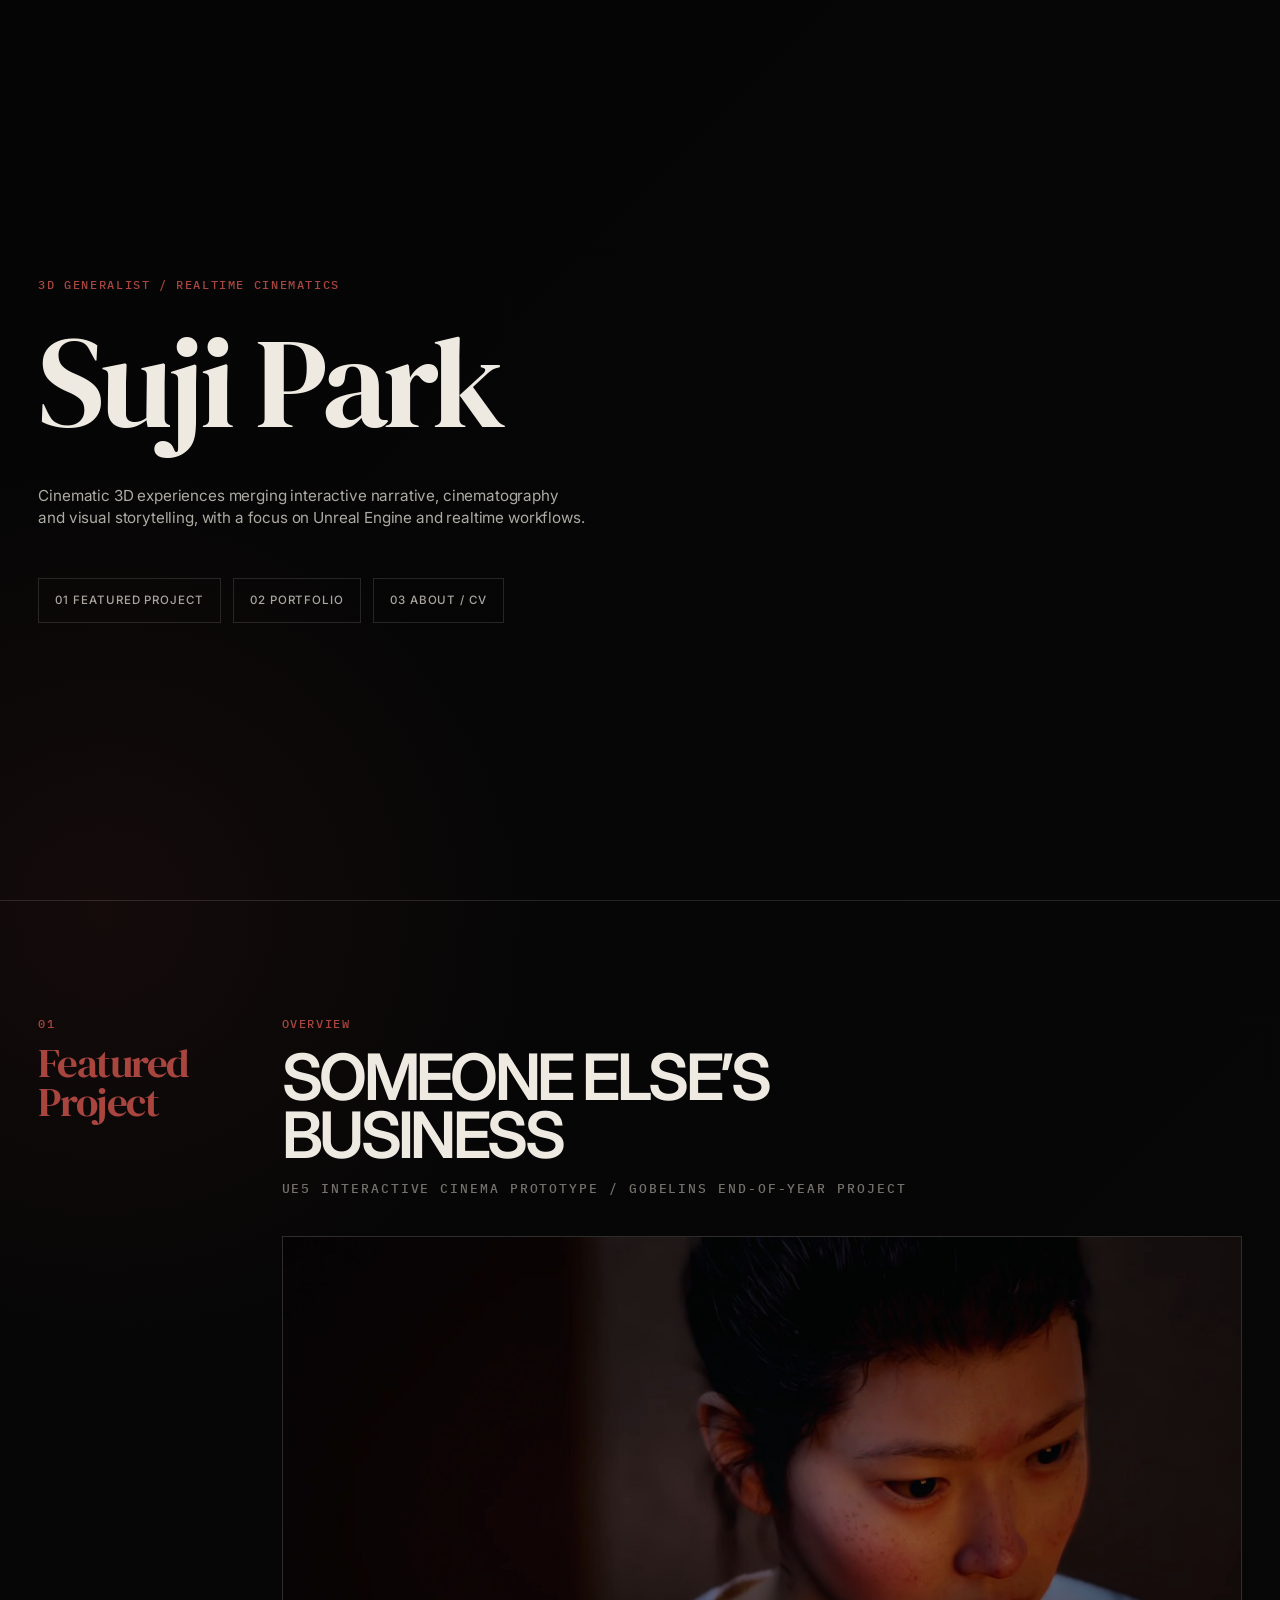
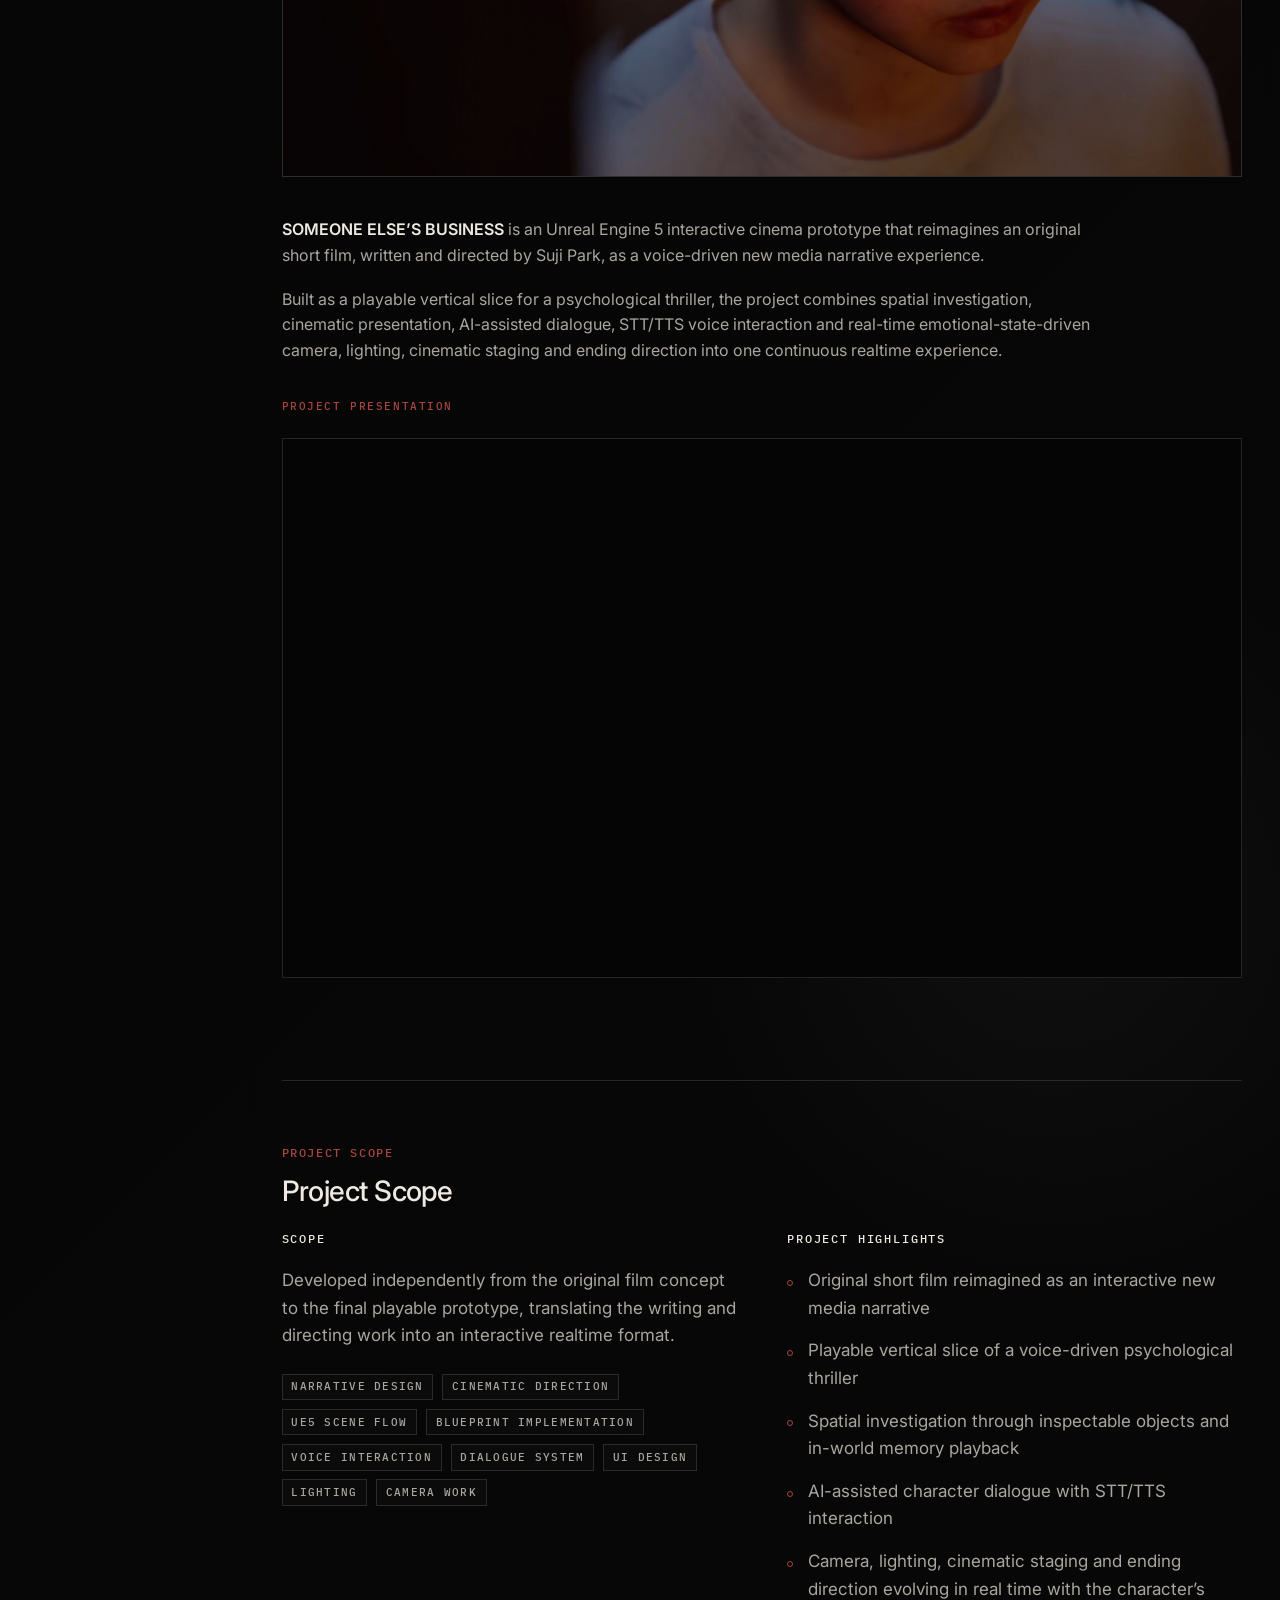
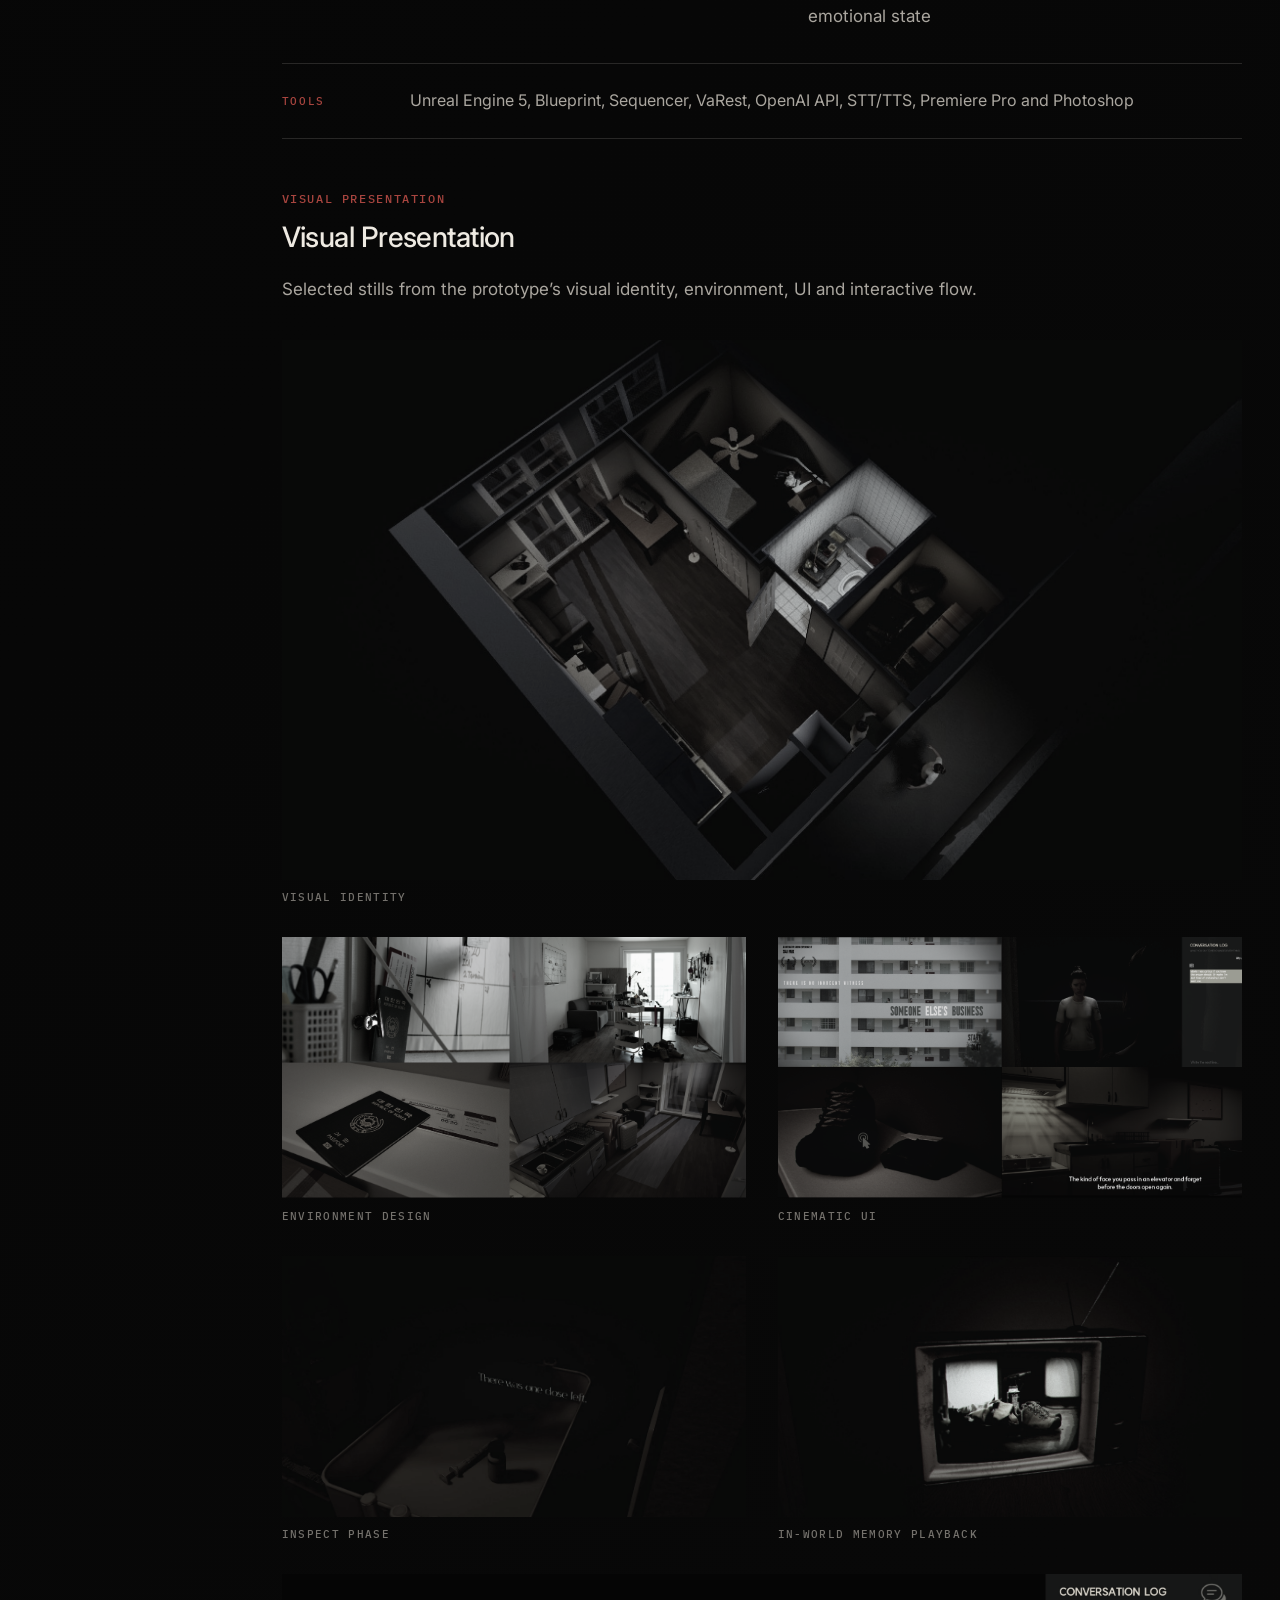
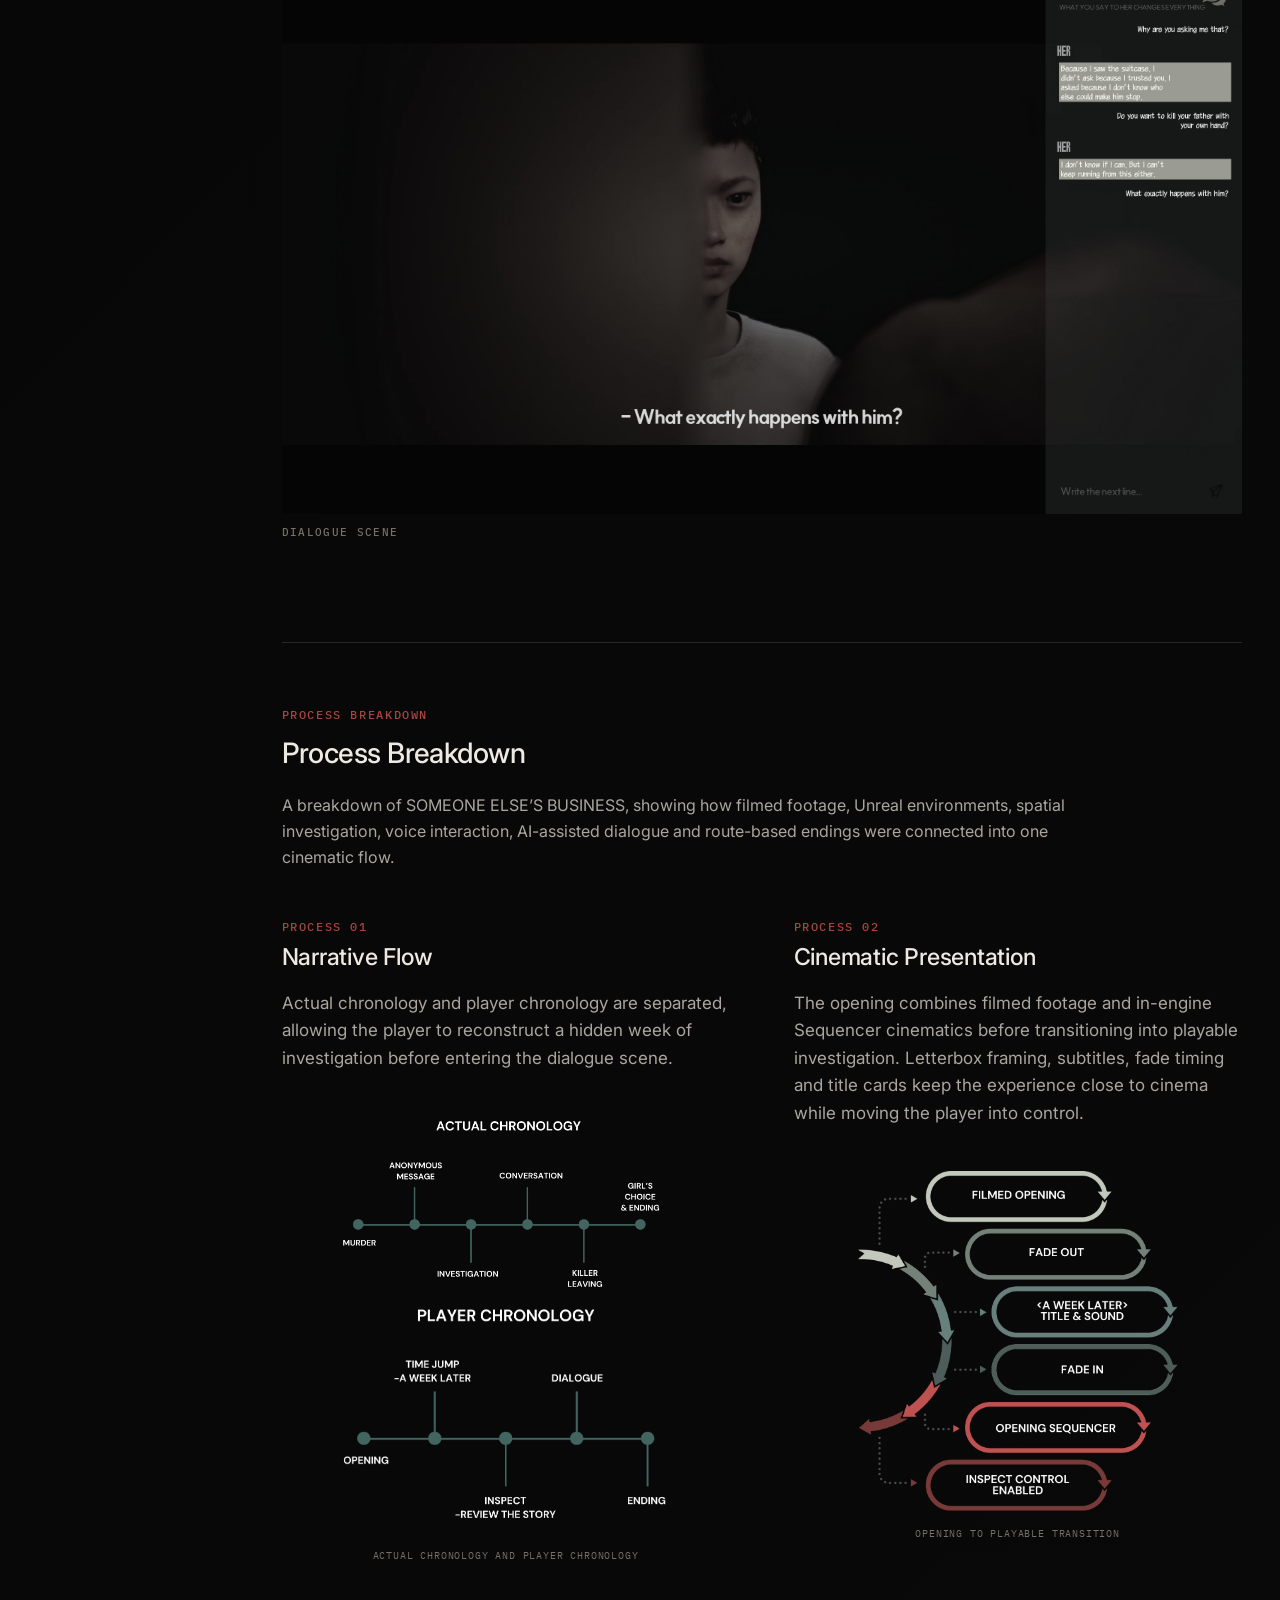
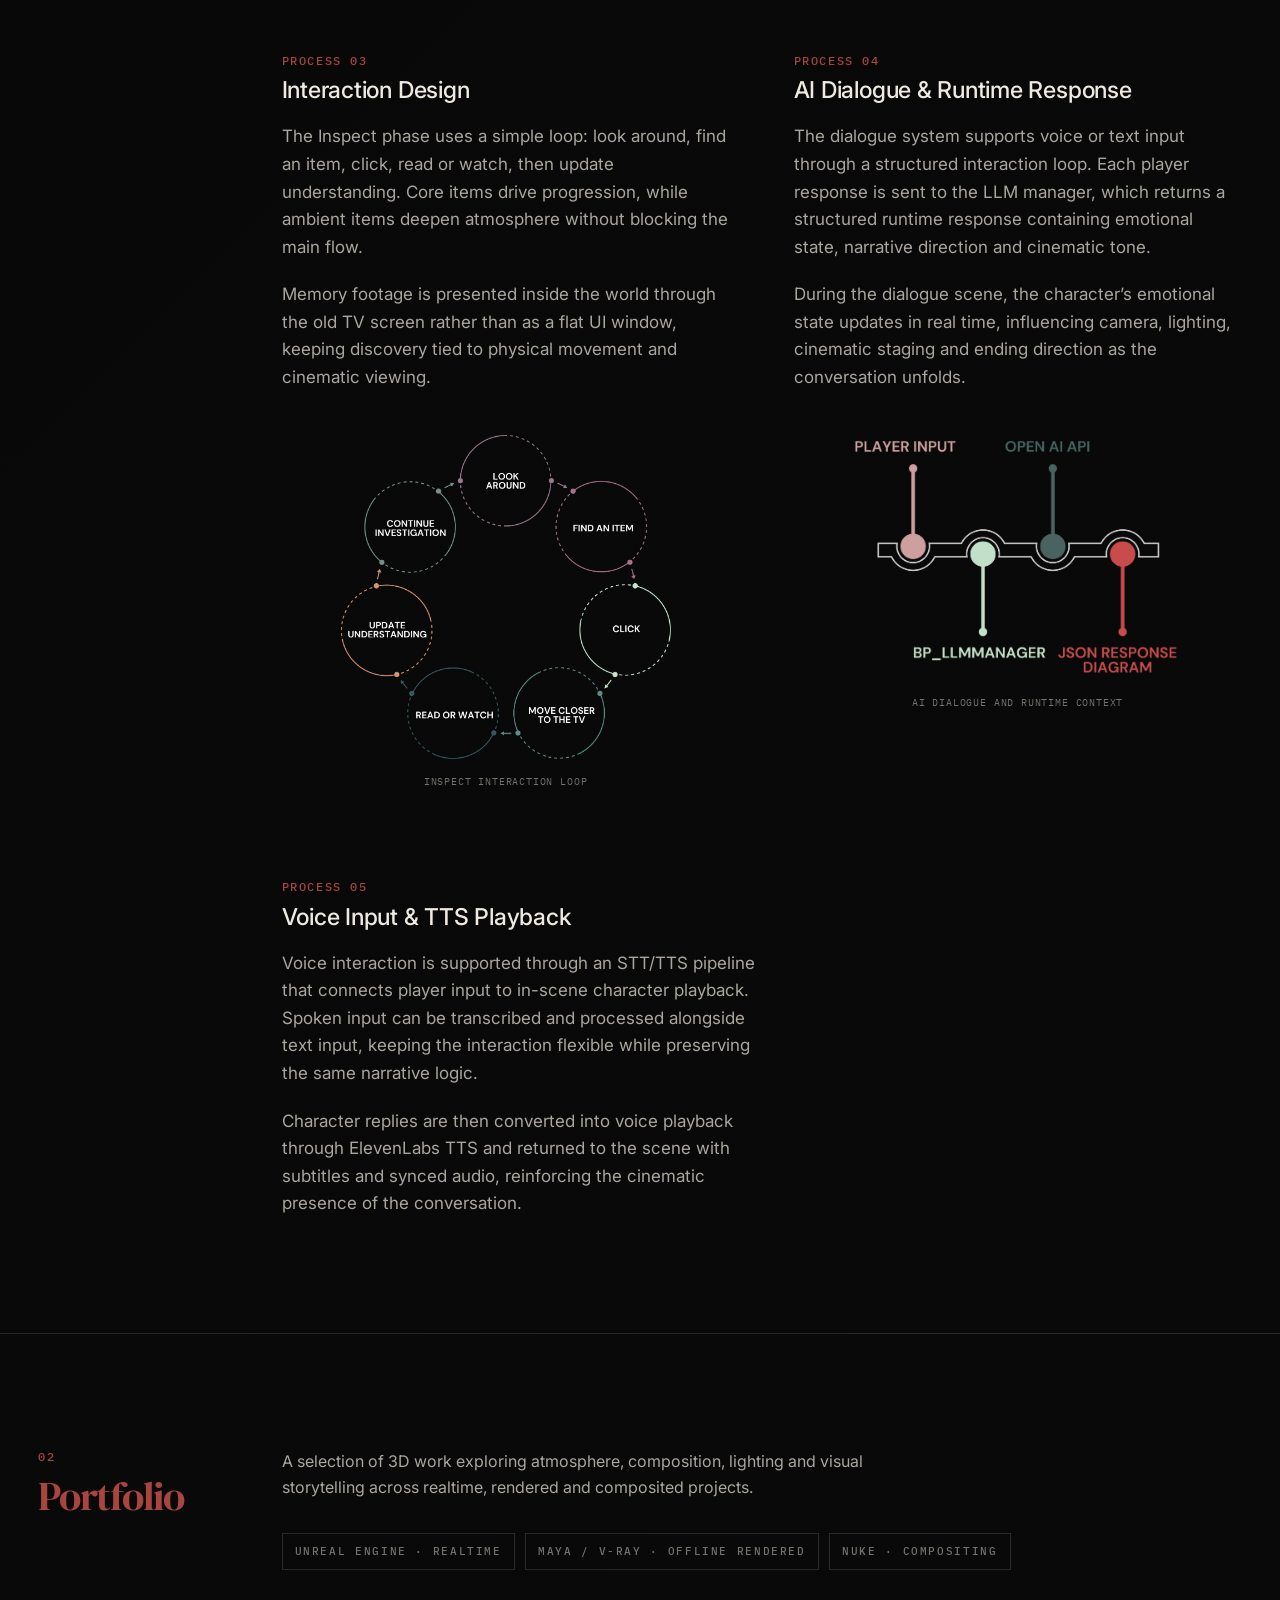
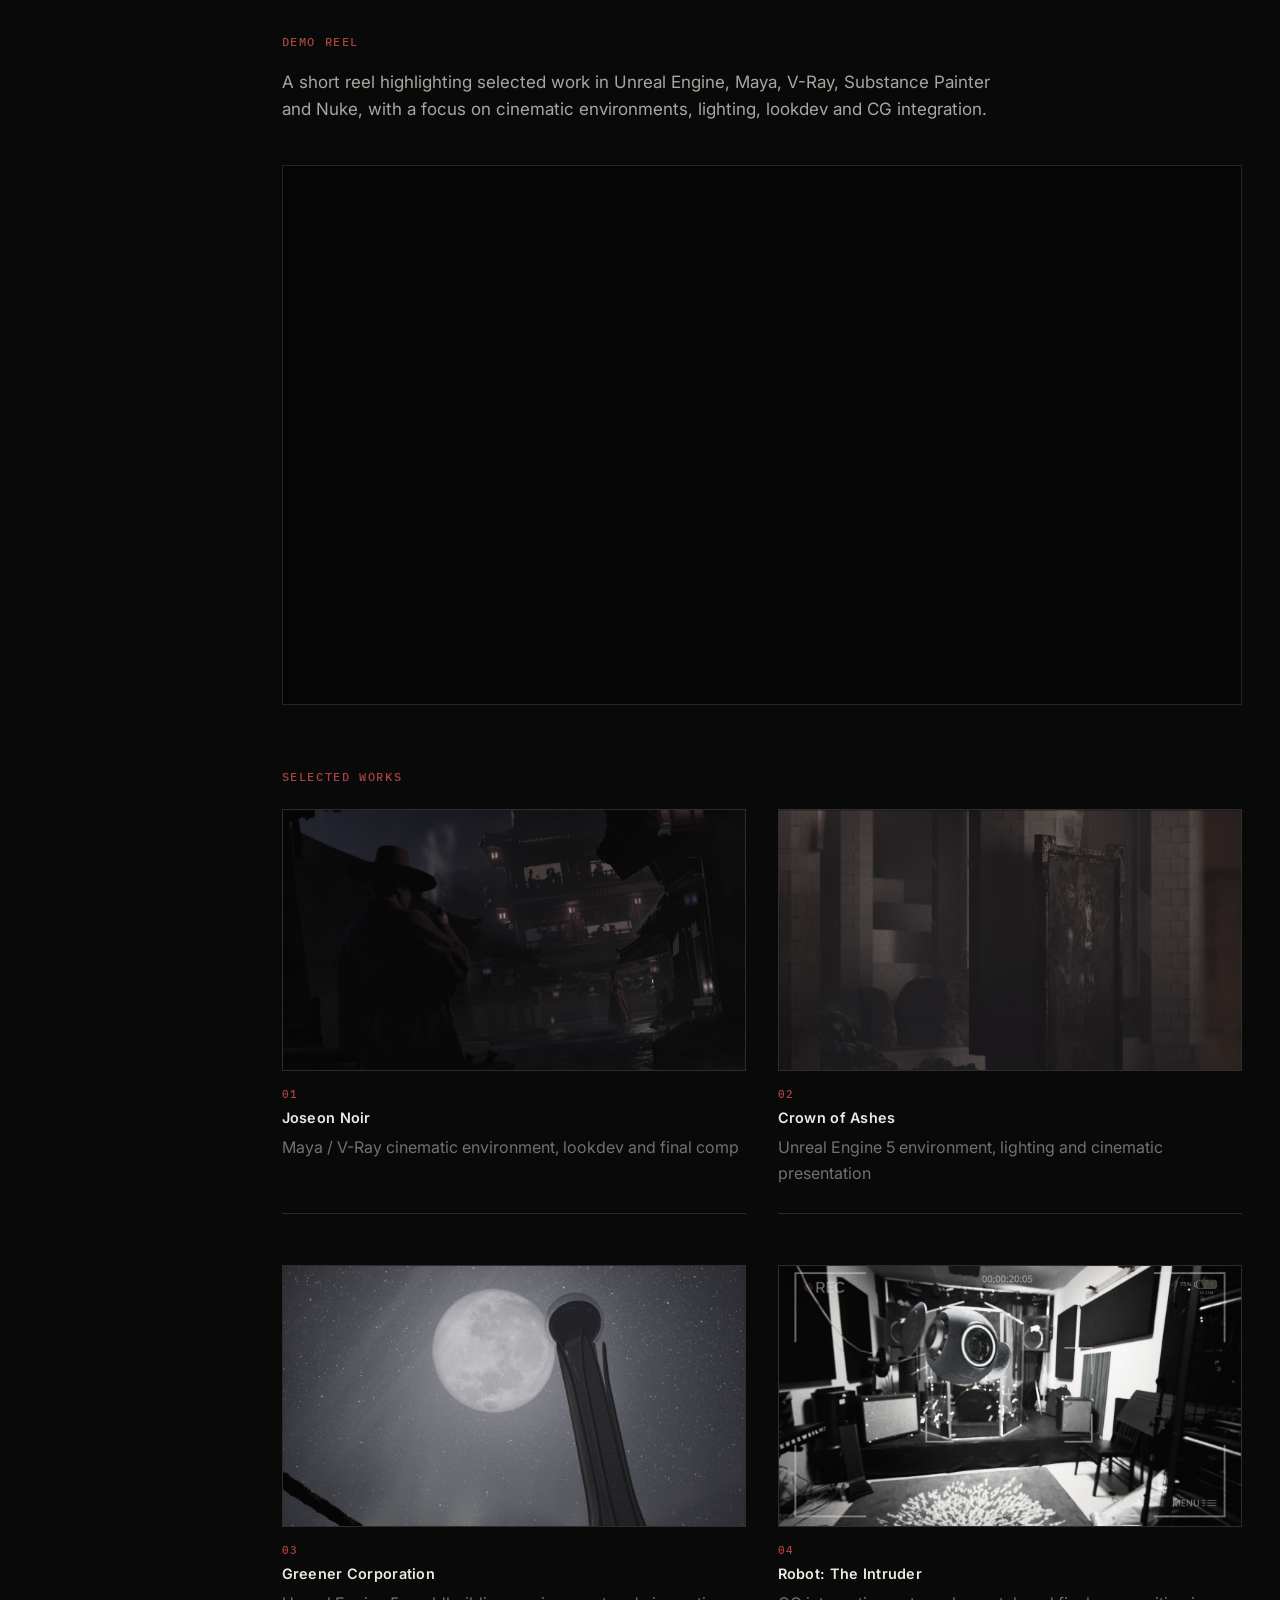
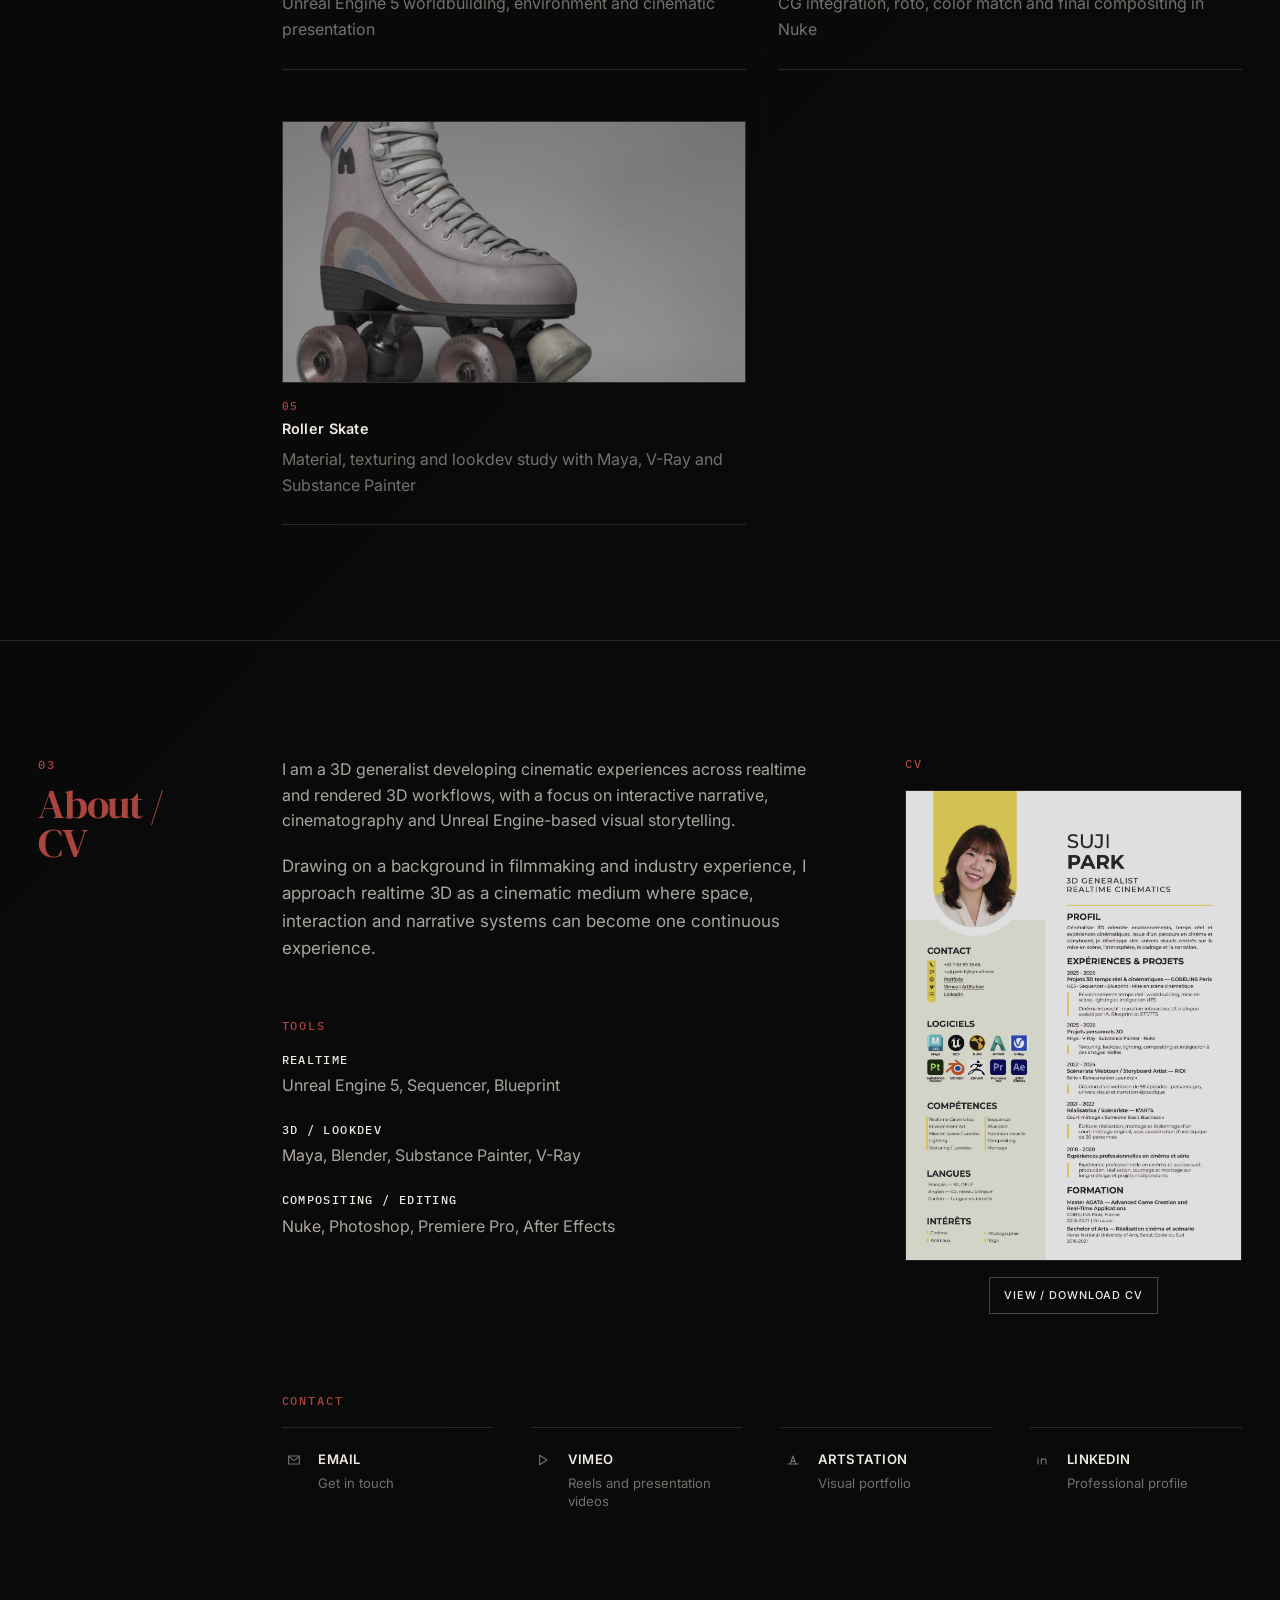
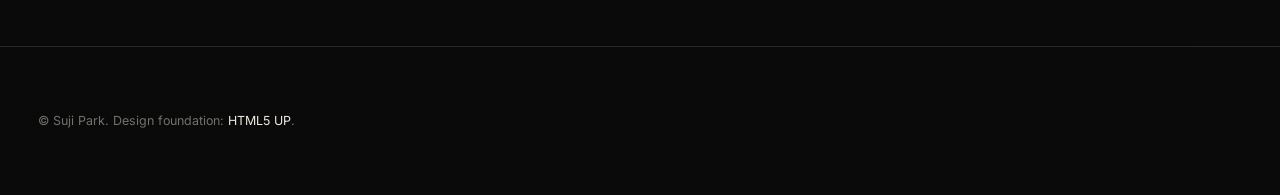
==== commit e320458b: "MobilePolishing" ====
--- a/redesign/index.html
+++ b/redesign/index.html
@@ -217,12 +217,6 @@
 										<p>Voice interaction is supported through an STT/TTS pipeline that connects player input to in-scene character playback. Spoken input can be transcribed and processed alongside text input, keeping the interaction flexible while preserving the same narrative logic.</p>
 										<p>Character replies are then converted into voice playback through ElevenLabs TTS and returned to the scene with subtitles and synced audio, reinforcing the cinematic presence of the conversation.</p>
 									</div>
-									<figure class="process-diagram process-diagram--wide">
-										<div class="process-diagram__media">
-											<img src="../images/seb_stt_tts_flow.jpg" alt="Voice and text input to TTS playback pipeline" />
-										</div>
-										<figcaption>Voice input and TTS playback pipeline</figcaption>
-									</figure>
 								</section>
 							</div>
 						</section>
--- a/redesign/assets/css/main.css
+++ b/redesign/assets/css/main.css
@@ -790,29 +790,8 @@
 	width: min(100%, 320px);
 }
 
-.process-diagram--wide,
-.process-item--05 .process-diagram {
-	width: min(100%, 390px);
-}
-
 .process-item--05 {
 	grid-column: 1 / -1;
-	display: grid;
-	grid-template-columns: repeat(2, minmax(0, 1fr));
-	column-gap: clamp(3rem, 5vw, 5.5rem);
-	align-items: start;
-}
-
-.process-item--05 .process-copy {
-	grid-column: 1;
-}
-
-.process-item--05 .process-diagram {
-	grid-column: 2;
-	align-self: center;
-	margin-top: 0;
-	margin-left: auto;
-	margin-right: auto;
 }
 
 .process-diagram--stacked {
@@ -1336,17 +1315,6 @@
 		gap: 3.5rem;
 	}
 
-	.process-item--05 {
-		grid-column: auto;
-		display: flex;
-		flex-direction: column;
-	}
-
-	.process-item--05 .process-copy,
-	.process-item--05 .process-diagram {
-		grid-column: auto;
-	}
-
 	.process-copy {
 		min-height: 0;
 	}
@@ -1370,17 +1338,6 @@
 	.process-diagram--standard {
 		width: min(86vw, 340px);
 		max-width: none;
-	}
-
-	.process-diagram--wide,
-	.process-item--05 .process-diagram {
-		width: min(88vw, 360px);
-		max-width: none;
-		margin-top: 2rem;
-	}
-
-	.process-item--05 .process-diagram__media {
-		min-height: 0;
 	}
 
 	.process-diagram img {
